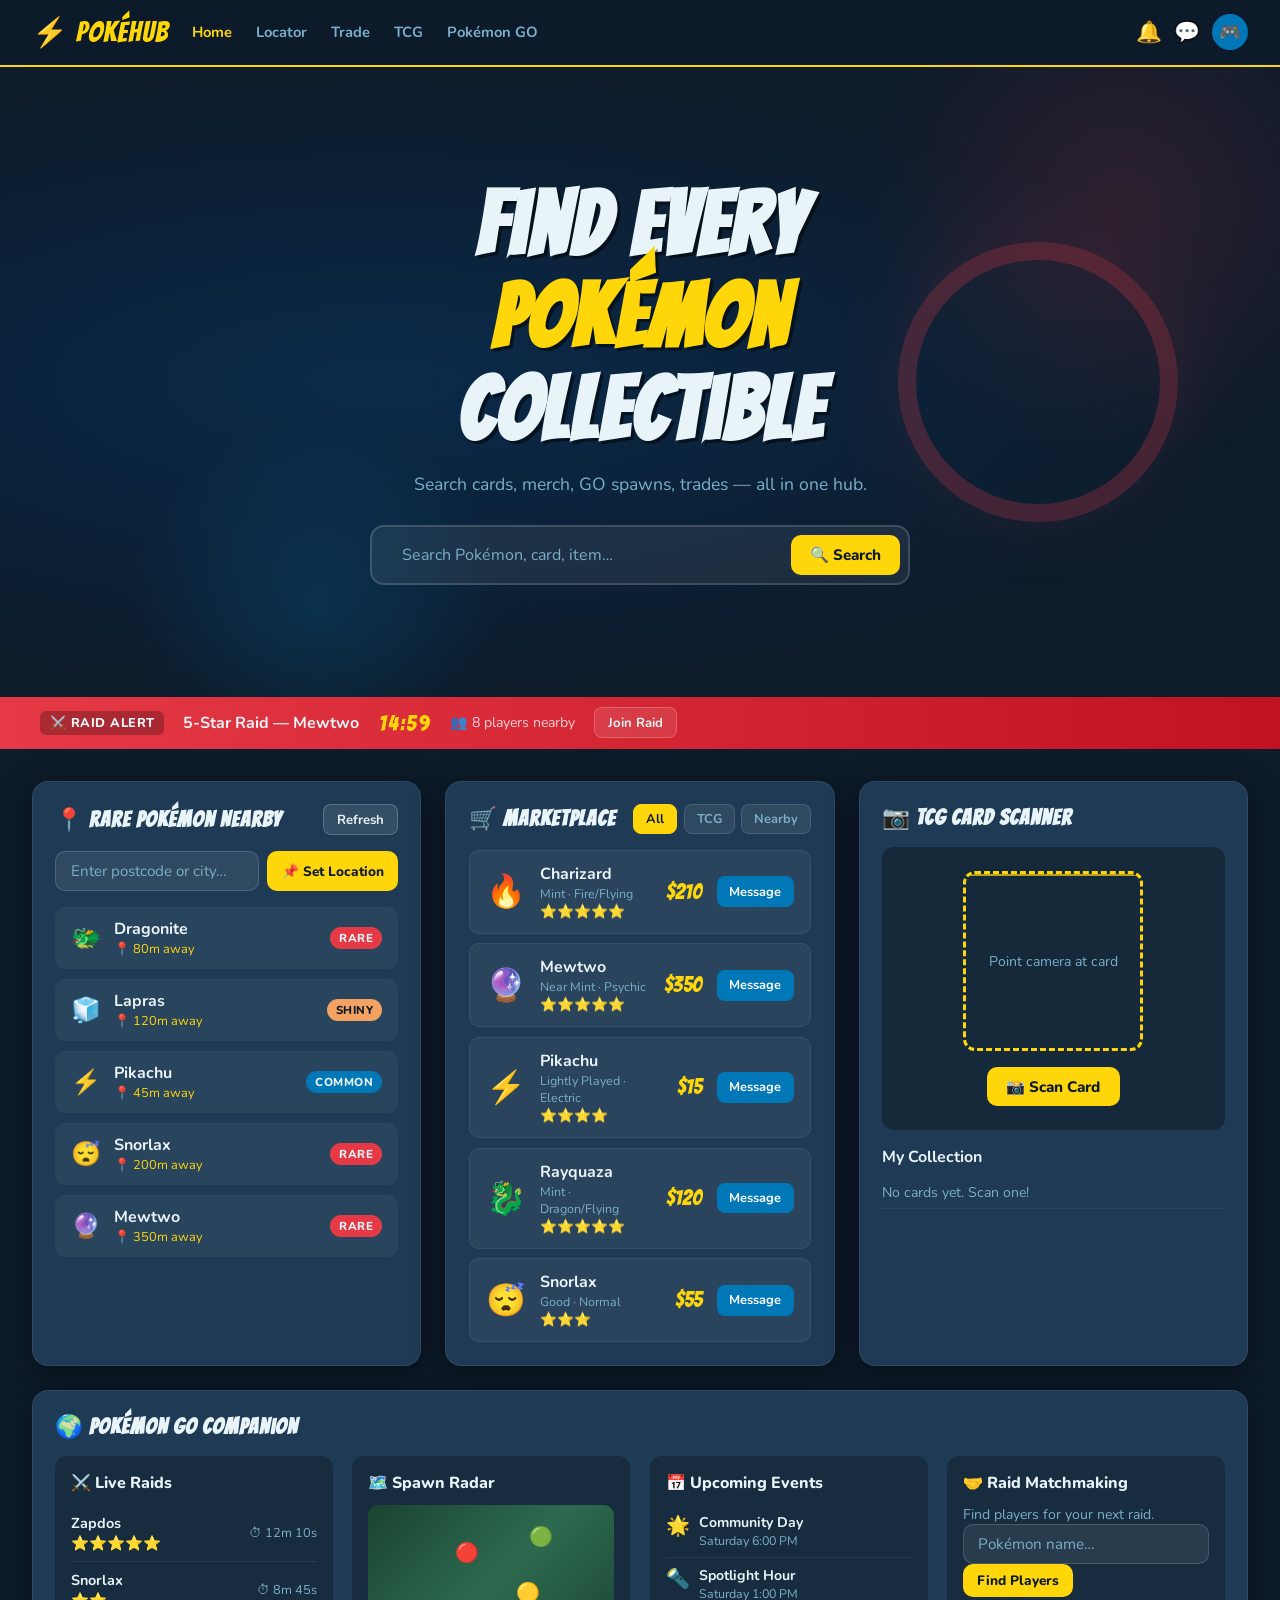
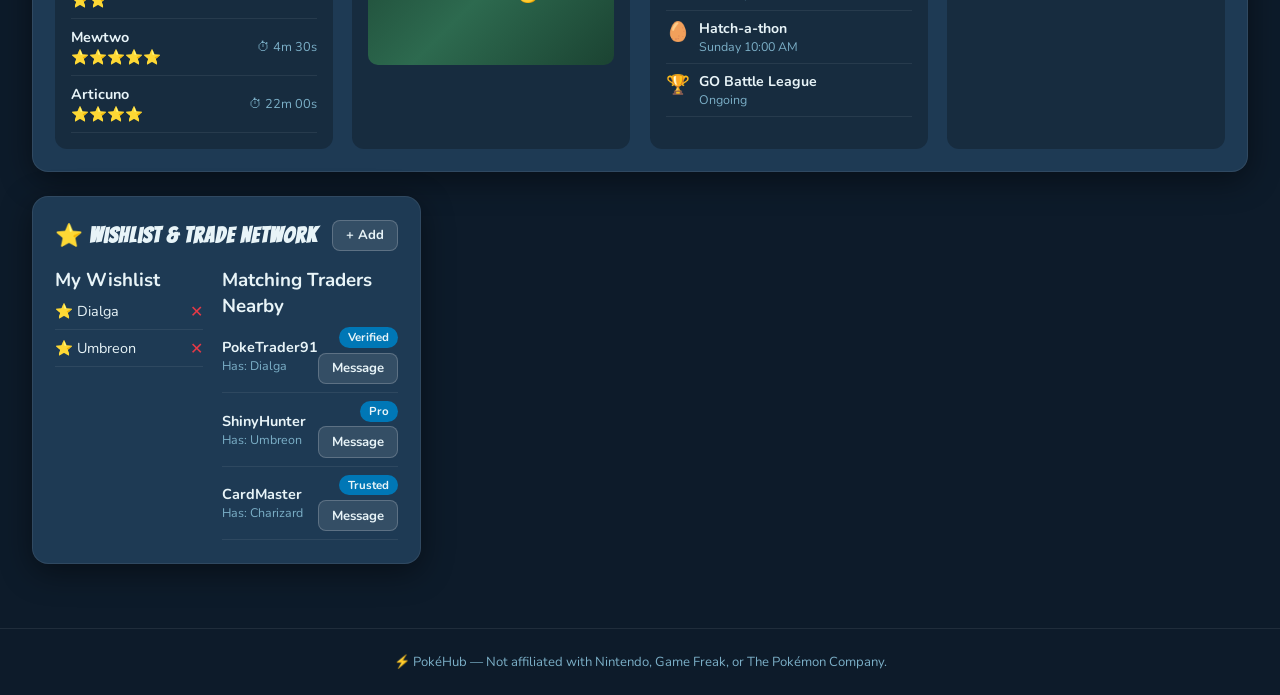
==== index.html @ 49656eaf "Add files via upload" ====
<!DOCTYPE html>
<html lang="en">
<head>
  <meta charset="UTF-8" />
  <meta name="viewport" content="width=device-width, initial-scale=1.0" />
  <title>PokéHub — Collectible Locator</title>
  <link rel="preconnect" href="https://fonts.googleapis.com" />
  <link href="https://fonts.googleapis.com/css2?family=Bangers&family=Nunito:wght@400;600;700;800&display=swap" rel="stylesheet" />
  <link rel="stylesheet" href="style.css" />
</head>
<body>

  <!-- ===== NAVBAR ===== -->
  <nav class="navbar">
    <div class="nav-logo">⚡ PokéHub</div>
    <ul class="nav-links">
      <li><a href="#home" class="active">Home</a></li>
      <li><a href="#locator">Locator</a></li>
      <li><a href="#trade">Trade</a></li>
      <li><a href="#tcg">TCG</a></li>
      <li><a href="#go">Pokémon GO</a></li>
    </ul>
    <div class="nav-actions">
      <button class="btn-icon" id="notifBtn" title="Alerts">🔔</button>
      <button class="btn-icon" id="msgBtn" title="Messages">💬</button>
      <div class="avatar">🎮</div>
    </div>
    <button class="hamburger" id="hamburger">☰</button>
  </nav>

  <!-- ===== HERO / HOME ===== -->
  <section class="hero" id="home">
    <div class="hero-bg-circles"></div>
    <div class="hero-content">
      <h1 class="hero-title">Find Every<br /><span>Pokémon</span> Collectible</h1>
      <p class="hero-sub">Search cards, merch, GO spawns, trades — all in one hub.</p>
      <div class="search-bar">
        <input type="text" id="searchInput" placeholder="Search Pokémon, card, item…" />
        <button onclick="runSearch()" class="btn-primary">🔍 Search</button>
      </div>
      <div id="searchResults" class="search-results hidden"></div>
    </div>
    <div class="hero-pokeball"></div>
  </section>

  <!-- ===== RAID ALERTS BANNER ===== -->
  <div class="raid-banner" id="raidBanner">
    <div class="raid-inner">
      <span class="raid-label">⚔️ RAID ALERT</span>
      <strong id="raidName">5-Star Raid — Mewtwo</strong>
      <span class="raid-timer" id="raidTimer">15:00</span>
      <span class="raid-players">👥 8 players nearby</span>
      <button class="btn-sm" onclick="joinRaid()">Join Raid</button>
    </div>
  </div>

  <!-- ===== DASHBOARD GRID ===== -->
  <main class="dashboard" id="dashboard">

    <!-- RARE NEARBY -->
    <section class="card-panel" id="locator">
      <div class="panel-header">
        <h2>📍 Rare Pokémon Nearby</h2>
        <button class="btn-sm" onclick="refreshNearby()">Refresh</button>
      </div>
      <div class="location-bar">
        <input type="text" id="locationInput" placeholder="Enter postcode or city…" />
        <button class="btn-primary sm" onclick="setLocation()">📌 Set Location</button>
      </div>
      <ul class="nearby-list" id="nearbyList">
        <li class="nearby-item shimmer"></li>
        <li class="nearby-item shimmer"></li>
        <li class="nearby-item shimmer"></li>
      </ul>
    </section>

    <!-- MARKETPLACE -->
    <section class="card-panel" id="trade">
      <div class="panel-header">
        <h2>🛒 Marketplace</h2>
        <div class="filter-tabs">
          <button class="tab active" onclick="filterMarket('all',this)">All</button>
          <button class="tab" onclick="filterMarket('tcg',this)">TCG</button>
          <button class="tab" onclick="filterMarket('nearby',this)">Nearby</button>
        </div>
      </div>
      <div class="market-list" id="marketList"></div>
    </section>

    <!-- TCG SCANNER -->
    <section class="card-panel" id="tcg">
      <div class="panel-header">
        <h2>📷 TCG Card Scanner</h2>
      </div>
      <div class="scanner-area" id="scannerArea">
        <div class="scan-frame">
          <span>Point camera at card</span>
          <div class="scan-line"></div>
        </div>
        <button class="btn-primary" onclick="simulateScan()">📸 Scan Card</button>
      </div>
      <div id="scanResult" class="scan-result hidden"></div>
      <div class="collection-list" id="collectionList">
        <h3>My Collection</h3>
        <ul id="myCollection"></ul>
      </div>
    </section>

    <!-- POKÉMON GO SECTION -->
    <section class="card-panel go-panel" id="go">
      <div class="panel-header">
        <h2>🌍 Pokémon GO Companion</h2>
      </div>
      <div class="go-grid">
        <!-- Live Raids -->
        <div class="go-sub-panel">
          <h3>⚔️ Live Raids</h3>
          <ul class="raid-list" id="raidList"></ul>
        </div>
        <!-- Spawn Radar -->
        <div class="go-sub-panel">
          <h3>🗺️ Spawn Radar</h3>
          <div class="mini-map" id="miniMap">
            <div class="map-bg">
              <div class="map-pin" style="top:30%;left:40%">🔴</div>
              <div class="map-pin" style="top:55%;left:65%">🟡</div>
              <div class="map-pin" style="top:20%;left:70%">🟢</div>
            </div>
          </div>
        </div>
        <!-- Upcoming Events -->
        <div class="go-sub-panel">
          <h3>📅 Upcoming Events</h3>
          <ul class="event-list" id="eventList"></ul>
        </div>
        <!-- Raid Matchmaking -->
        <div class="go-sub-panel">
          <h3>🤝 Raid Matchmaking</h3>
          <div id="matchmaking">
            <p class="muted">Find players for your next raid.</p>
            <input type="text" id="raidPokemon" placeholder="Pokémon name…" />
            <button class="btn-primary sm" onclick="findPlayers()">Find Players</button>
            <div id="matchResults"></div>
          </div>
        </div>
      </div>
    </section>

    <!-- WISHLIST & TRADE NETWORK -->
    <section class="card-panel" id="wishlist-panel">
      <div class="panel-header">
        <h2>⭐ Wishlist & Trade Network</h2>
        <button class="btn-sm" onclick="openAddWish()">+ Add</button>
      </div>
      <div class="wishlist-grid">
        <div>
          <h3>My Wishlist</h3>
          <ul class="wish-list" id="wishList"></ul>
        </div>
        <div>
          <h3>Matching Traders Nearby</h3>
          <ul class="trader-list" id="traderList"></ul>
        </div>
      </div>
    </section>

  </main>

  <!-- ===== MESSAGES MODAL ===== -->
  <div class="modal-overlay hidden" id="msgModal">
    <div class="modal">
      <div class="modal-header">
        <h2>💬 Messages</h2>
        <button onclick="closeModal('msgModal')">✕</button>
      </div>
      <div class="chat-list" id="chatList"></div>
      <div class="chat-window" id="chatWindow">
        <div class="chat-messages" id="chatMessages"></div>
        <div class="chat-input">
          <input type="text" id="chatInput" placeholder="Message seller…" onkeydown="if(event.key==='Enter')sendMsg()" />
          <button onclick="sendMsg()">Send</button>
        </div>
      </div>
    </div>
  </div>

  <!-- ===== NOTIFICATIONS MODAL ===== -->
  <div class="modal-overlay hidden" id="notifModal">
    <div class="modal notif-modal">
      <div class="modal-header">
        <h2>🔔 Alerts</h2>
        <button onclick="closeModal('notifModal')">✕</button>
      </div>
      <ul class="notif-list" id="notifList"></ul>
    </div>
  </div>

  <!-- ===== ADD WISH MODAL ===== -->
  <div class="modal-overlay hidden" id="wishModal">
    <div class="modal">
      <div class="modal-header">
        <h2>Add to Wishlist</h2>
        <button onclick="closeModal('wishModal')">✕</button>
      </div>
      <input type="text" id="wishInput" placeholder="Pokémon or card name…" />
      <button class="btn-primary" onclick="addWish()">Add</button>
    </div>
  </div>

  <!-- ===== FOOTER ===== -->
  <footer class="footer">
    <p>⚡ PokéHub — Not affiliated with Nintendo, Game Freak, or The Pokémon Company.</p>
  </footer>

  <script src="app.js"></script>
</body>
</html>
---- style.css ----
/* =========================================
   POKÉHUB — style.css
   ========================================= */

/* --- Variables --- */
:root {
  --red:    #e63946;
  --yellow: #ffd60a;
  --blue:   #0077b6;
  --dark:   #0d1b2a;
  --mid:    #1b2e44;
  --card:   #1e3a54;
  --light:  #caf0f8;
  --text:   #e8f4f8;
  --muted:  #7bafc7;
  --radius: 16px;
  --shadow: 0 8px 32px rgba(0,0,0,.45);
  --font-title: 'Bangers', cursive;
  --font-body:  'Nunito', sans-serif;
}

/* --- Reset & Base --- */
*, *::before, *::after { box-sizing: border-box; margin: 0; padding: 0; }
html { scroll-behavior: smooth; }
body {
  font-family: var(--font-body);
  background: var(--dark);
  color: var(--text);
  min-height: 100vh;
  overflow-x: hidden;
}
a { text-decoration: none; color: inherit; }
ul { list-style: none; }
input {
  background: rgba(255,255,255,.08);
  border: 1.5px solid rgba(255,255,255,.15);
  border-radius: 10px;
  color: var(--text);
  font-family: var(--font-body);
  font-size: .95rem;
  padding: .55rem .9rem;
  width: 100%;
  transition: border-color .2s;
}
input:focus { outline: none; border-color: var(--yellow); }
input::placeholder { color: var(--muted); }
.hidden { display: none !important; }
.muted  { color: var(--muted); font-size: .88rem; }

/* --- Buttons --- */
.btn-primary {
  background: var(--yellow);
  color: var(--dark);
  border: none;
  border-radius: 10px;
  font-family: var(--font-body);
  font-weight: 800;
  font-size: .95rem;
  padding: .6rem 1.2rem;
  cursor: pointer;
  transition: transform .15s, box-shadow .15s;
  white-space: nowrap;
}
.btn-primary:hover { transform: translateY(-2px); box-shadow: 0 4px 16px rgba(255,214,10,.4); }
.btn-primary.sm { padding: .45rem .9rem; font-size: .85rem; }

.btn-sm {
  background: rgba(255,255,255,.1);
  border: 1.5px solid rgba(255,255,255,.2);
  color: var(--text);
  border-radius: 8px;
  font-family: var(--font-body);
  font-weight: 700;
  font-size: .82rem;
  padding: .35rem .8rem;
  cursor: pointer;
  transition: background .2s;
}
.btn-sm:hover { background: rgba(255,255,255,.2); }

.btn-icon {
  background: none;
  border: none;
  font-size: 1.3rem;
  cursor: pointer;
  position: relative;
  transition: transform .2s;
}
.btn-icon:hover { transform: scale(1.2); }

/* =========================================
   NAVBAR
   ========================================= */
.navbar {
  position: sticky; top: 0; z-index: 100;
  display: flex; align-items: center; gap: 1.5rem;
  padding: .9rem 2rem;
  background: rgba(13,27,42,.92);
  backdrop-filter: blur(12px);
  border-bottom: 2px solid var(--yellow);
}
.nav-logo {
  font-family: var(--font-title);
  font-size: 1.8rem;
  letter-spacing: 1px;
  color: var(--yellow);
  flex-shrink: 0;
}
.nav-links {
  display: flex; gap: 1.5rem;
  flex: 1;
}
.nav-links a {
  font-weight: 700;
  font-size: .92rem;
  color: var(--muted);
  transition: color .2s;
}
.nav-links a:hover,
.nav-links a.active { color: var(--yellow); }
.nav-actions { display: flex; align-items: center; gap: .75rem; margin-left: auto; }
.avatar {
  width: 36px; height: 36px;
  background: var(--blue);
  border-radius: 50%;
  display: grid; place-items: center;
  font-size: 1.1rem;
  cursor: pointer;
}
.hamburger {
  display: none;
  background: none; border: none;
  color: var(--text); font-size: 1.6rem; cursor: pointer;
}

@media (max-width: 768px) {
  .nav-links { display: none; }
  .hamburger { display: block; }
  .nav-actions { gap: .5rem; }
}

/* =========================================
   HERO
   ========================================= */
.hero {
  position: relative;
  min-height: 70vh;
  display: flex; align-items: center; justify-content: center;
  overflow: hidden;
  background: radial-gradient(ellipse at 30% 50%, #0a2a4a 0%, var(--dark) 70%);
  padding: 3rem 2rem;
}
.hero-bg-circles {
  position: absolute; inset: 0; pointer-events: none;
}
.hero-bg-circles::before,
.hero-bg-circles::after {
  content: '';
  position: absolute;
  border-radius: 50%;
  animation: floatCircle 8s ease-in-out infinite alternate;
}
.hero-bg-circles::before {
  width: 520px; height: 520px;
  background: radial-gradient(circle, rgba(230,57,70,.15) 0%, transparent 70%);
  top: -120px; right: -100px;
}
.hero-bg-circles::after {
  width: 380px; height: 380px;
  background: radial-gradient(circle, rgba(0,119,182,.2) 0%, transparent 70%);
  bottom: -100px; left: 10%;
  animation-delay: -4s;
}
@keyframes floatCircle {
  from { transform: scale(1) translate(0,0); }
  to   { transform: scale(1.1) translate(20px, -20px); }
}

.hero-pokeball {
  position: absolute;
  right: 8%; top: 50%; transform: translateY(-50%);
  width: 280px; height: 280px;
  border-radius: 50%;
  border: 18px solid var(--red);
  box-shadow: 0 0 80px rgba(230,57,70,.4);
  animation: spin 20s linear infinite;
  opacity: .25;
}
@keyframes spin { to { transform: translateY(-50%) rotate(360deg); } }

.hero-content {
  position: relative; z-index: 2;
  text-align: center;
  max-width: 640px;
}
.hero-title {
  font-family: var(--font-title);
  font-size: clamp(3rem, 8vw, 5.5rem);
  line-height: 1.05;
  letter-spacing: 2px;
  text-shadow: 3px 3px 0 rgba(0,0,0,.5);
}
.hero-title span { color: var(--yellow); }
.hero-sub {
  color: var(--muted);
  font-size: 1.1rem;
  margin: 1rem 0 1.8rem;
}
.search-bar {
  display: flex; gap: .6rem;
  background: rgba(255,255,255,.07);
  border: 2px solid rgba(255,255,255,.15);
  border-radius: 14px;
  padding: .5rem .5rem .5rem 1rem;
  max-width: 540px;
  margin: 0 auto;
}
.search-bar input { background: none; border: none; flex: 1; font-size: 1rem; }
.search-results {
  margin-top: .8rem;
  background: var(--mid);
  border-radius: 12px;
  overflow: hidden;
  max-width: 540px;
  margin-left: auto; margin-right: auto;
  border: 1.5px solid rgba(255,255,255,.12);
}
.search-result-item {
  padding: .7rem 1rem;
  border-bottom: 1px solid rgba(255,255,255,.07);
  display: flex; align-items: center; gap: .8rem;
  cursor: pointer;
  transition: background .15s;
}
.search-result-item:hover { background: rgba(255,255,255,.06); }
.search-result-item:last-child { border-bottom: none; }
.result-emoji { font-size: 1.3rem; }
.result-info { text-align: left; }
.result-name { font-weight: 700; }
.result-meta { font-size: .8rem; color: var(--muted); }

/* =========================================
   RAID BANNER
   ========================================= */
.raid-banner {
  background: linear-gradient(90deg, var(--red), #c1121f);
  padding: .65rem 2rem;
  position: relative; z-index: 50;
}
.raid-inner {
  display: flex; align-items: center; gap: 1.2rem; flex-wrap: wrap;
  max-width: 1200px; margin: 0 auto;
}
.raid-label {
  background: rgba(0,0,0,.25);
  border-radius: 6px;
  padding: .2rem .6rem;
  font-weight: 800;
  font-size: .8rem;
  letter-spacing: .5px;
}
.raid-timer {
  font-family: var(--font-title);
  font-size: 1.4rem;
  color: var(--yellow);
  letter-spacing: 2px;
}
.raid-players { font-size: .88rem; color: rgba(255,255,255,.8); }

/* =========================================
   DASHBOARD GRID
   ========================================= */
.dashboard {
  display: grid;
  grid-template-columns: repeat(auto-fill, minmax(340px, 1fr));
  gap: 1.5rem;
  padding: 2rem;
  max-width: 1400px;
  margin: 0 auto;
}
.go-panel { grid-column: 1 / -1; }

/* =========================================
   CARD PANEL
   ========================================= */
.card-panel {
  background: var(--card);
  border-radius: var(--radius);
  padding: 1.4rem;
  border: 1.5px solid rgba(255,255,255,.08);
  box-shadow: var(--shadow);
  display: flex; flex-direction: column; gap: 1rem;
  animation: fadeUp .4s ease both;
}
@keyframes fadeUp {
  from { opacity: 0; transform: translateY(20px); }
  to   { opacity: 1; transform: translateY(0); }
}
.panel-header {
  display: flex; align-items: center; justify-content: space-between; gap: .5rem;
  flex-wrap: wrap;
}
.panel-header h2 {
  font-family: var(--font-title);
  font-size: 1.4rem;
  letter-spacing: 1px;
}

/* --- Location Bar --- */
.location-bar { display: flex; gap: .5rem; }

/* --- Nearby List --- */
.nearby-list { display: flex; flex-direction: column; gap: .6rem; }
.nearby-item {
  background: rgba(255,255,255,.05);
  border-radius: 10px;
  padding: .7rem 1rem;
  display: flex; align-items: center; gap: .8rem;
}
.nearby-item.shimmer {
  height: 52px;
  background: linear-gradient(90deg, rgba(255,255,255,.05) 25%, rgba(255,255,255,.1) 50%, rgba(255,255,255,.05) 75%);
  background-size: 200% 100%;
  animation: shimmer 1.5s infinite;
}
@keyframes shimmer { to { background-position: -200% 0; } }
.nearby-emoji { font-size: 1.5rem; }
.nearby-info { flex: 1; }
.nearby-name { font-weight: 700; }
.nearby-dist { font-size: .8rem; color: var(--yellow); }
.nearby-badge {
  font-size: .72rem; font-weight: 800;
  padding: .2rem .55rem;
  border-radius: 20px;
  background: var(--red);
  letter-spacing: .5px;
}
.nearby-badge.rare  { background: var(--red); }
.nearby-badge.shiny { background: #f4a261; color: var(--dark); }
.nearby-badge.common{ background: var(--blue); }

/* --- Filter Tabs --- */
.filter-tabs { display: flex; gap: .4rem; }
.tab {
  background: rgba(255,255,255,.08);
  border: 1px solid rgba(255,255,255,.12);
  color: var(--muted);
  border-radius: 8px;
  font-family: var(--font-body);
  font-weight: 700;
  font-size: .8rem;
  padding: .3rem .75rem;
  cursor: pointer;
  transition: background .2s, color .2s;
}
.tab.active, .tab:hover { background: var(--yellow); color: var(--dark); border-color: var(--yellow); }

/* --- Market List --- */
.market-list { display: flex; flex-direction: column; gap: .6rem; }
.market-item {
  background: rgba(255,255,255,.05);
  border-radius: 10px;
  padding: .75rem 1rem;
  display: flex; align-items: center; gap: .9rem;
  border: 1px solid rgba(255,255,255,.07);
  transition: border-color .2s;
}
.market-item:hover { border-color: var(--yellow); }
.market-img { font-size: 2rem; }
.market-info { flex: 1; }
.market-name { font-weight: 700; }
.market-cond { font-size: .78rem; color: var(--muted); }
.market-stars { font-size: .85rem; }
.market-price { font-family: var(--font-title); font-size: 1.3rem; color: var(--yellow); }
.btn-msg {
  background: var(--blue);
  border: none;
  border-radius: 8px;
  color: #fff;
  font-family: var(--font-body);
  font-weight: 700;
  font-size: .8rem;
  padding: .4rem .8rem;
  cursor: pointer;
  transition: opacity .2s;
}
.btn-msg:hover { opacity: .85; }

/* --- Scanner --- */
.scanner-area {
  display: flex; flex-direction: column; align-items: center; gap: 1rem;
  background: rgba(0,0,0,.3);
  border-radius: 12px;
  padding: 1.5rem;
}
.scan-frame {
  width: 180px; height: 180px;
  border: 3px dashed var(--yellow);
  border-radius: 12px;
  display: flex; align-items: center; justify-content: center;
  position: relative; overflow: hidden;
  color: var(--muted); font-size: .88rem;
}
.scan-line {
  position: absolute;
  width: 100%; height: 2px;
  background: var(--yellow);
  top: 0;
  animation: scanMove 2s ease-in-out infinite;
  opacity: .7;
}
@keyframes scanMove {
  0%   { top: 0; }
  50%  { top: calc(100% - 2px); }
  100% { top: 0; }
}
.scan-result {
  background: rgba(255,255,255,.06);
  border-radius: 10px;
  padding: 1rem;
  border-left: 4px solid var(--yellow);
}
.collection-list h3 { font-size: 1rem; font-weight: 700; margin-bottom: .5rem; }
.collection-list li {
  padding: .4rem 0;
  border-bottom: 1px solid rgba(255,255,255,.06);
  font-size: .9rem;
  display: flex; align-items: center; gap: .5rem;
}

/* =========================================
   POKÉMON GO SECTION
   ========================================= */
.go-grid {
  display: grid;
  grid-template-columns: repeat(auto-fill, minmax(260px, 1fr));
  gap: 1.2rem;
}
.go-sub-panel {
  background: rgba(0,0,0,.25);
  border-radius: 12px;
  padding: 1rem;
  display: flex; flex-direction: column; gap: .7rem;
}
.go-sub-panel h3 { font-weight: 800; font-size: 1rem; }

.raid-list li {
  display: flex; align-items: center; justify-content: space-between;
  padding: .5rem 0;
  border-bottom: 1px solid rgba(255,255,255,.07);
  font-size: .9rem;
}
.raid-item-name { font-weight: 700; }
.raid-item-stars { color: var(--yellow); }
.raid-item-time { font-size: .8rem; color: var(--muted); }

.mini-map {
  width: 100%; height: 160px;
  border-radius: 10px;
  overflow: hidden;
  position: relative;
}
.map-bg {
  width: 100%; height: 100%;
  background: linear-gradient(135deg, #1b4332 0%, #2d6a4f 50%, #1b4332 100%);
  position: relative;
}
.map-pin {
  position: absolute;
  font-size: 1.2rem;
  transform: translate(-50%,-50%);
  cursor: pointer;
  animation: pulse 2s ease-in-out infinite;
}
@keyframes pulse {
  0%,100% { transform: translate(-50%,-50%) scale(1); }
  50%      { transform: translate(-50%,-50%) scale(1.25); }
}

.event-list li {
  display: flex; align-items: flex-start; gap: .6rem;
  padding: .5rem 0;
  border-bottom: 1px solid rgba(255,255,255,.07);
  font-size: .88rem;
}
.event-icon { font-size: 1.2rem; flex-shrink: 0; }
.event-info .event-name { font-weight: 700; }
.event-info .event-time { font-size: .78rem; color: var(--muted); }

#matchResults {
  margin-top: .6rem;
  display: flex; flex-direction: column; gap: .4rem;
}
.match-item {
  background: rgba(255,255,255,.06);
  border-radius: 8px;
  padding: .5rem .75rem;
  font-size: .85rem;
  display: flex; align-items: center; gap: .5rem;
}

/* =========================================
   WISHLIST & TRADE NETWORK
   ========================================= */
.wishlist-grid {
  display: grid; grid-template-columns: 1fr 1fr; gap: 1.2rem;
}
@media (max-width: 520px) { .wishlist-grid { grid-template-columns: 1fr; } }
.wish-list li, .trader-list li {
  display: flex; align-items: center; justify-content: space-between;
  padding: .5rem 0;
  border-bottom: 1px solid rgba(255,255,255,.07);
  font-size: .9rem;
}
.wish-remove {
  background: none; border: none;
  color: var(--red); cursor: pointer; font-size: 1rem;
}
.trader-name { font-weight: 700; }
.trader-badge {
  font-size: .72rem;
  background: var(--blue);
  border-radius: 20px;
  padding: .15rem .55rem;
  font-weight: 700;
}

/* =========================================
   MODALS
   ========================================= */
.modal-overlay {
  position: fixed; inset: 0; z-index: 200;
  background: rgba(0,0,0,.7);
  display: flex; align-items: center; justify-content: center;
  padding: 1rem;
  animation: fadeIn .2s ease;
}
@keyframes fadeIn { from { opacity: 0; } }
.modal {
  background: var(--mid);
  border-radius: var(--radius);
  padding: 1.5rem;
  width: 100%; max-width: 520px;
  max-height: 80vh;
  overflow-y: auto;
  border: 1.5px solid rgba(255,255,255,.12);
  box-shadow: var(--shadow);
  display: flex; flex-direction: column; gap: 1rem;
}
.modal-header {
  display: flex; align-items: center; justify-content: space-between;
}
.modal-header h2 { font-family: var(--font-title); font-size: 1.4rem; }
.modal-header button { background: none; border: none; color: var(--text); font-size: 1.3rem; cursor: pointer; }

/* Chat */
.chat-list { display: flex; flex-direction: column; gap: .5rem; }
.chat-contact {
  display: flex; align-items: center; gap: .7rem;
  padding: .6rem; border-radius: 10px; cursor: pointer;
  transition: background .15s;
}
.chat-contact:hover { background: rgba(255,255,255,.07); }
.chat-avatar { font-size: 1.4rem; }
.chat-uname { font-weight: 700; font-size: .9rem; }
.chat-preview { font-size: .78rem; color: var(--muted); }

.chat-window { display: flex; flex-direction: column; gap: .7rem; }
.chat-messages {
  min-height: 120px;
  background: rgba(0,0,0,.2);
  border-radius: 10px;
  padding: .8rem;
  display: flex; flex-direction: column; gap: .5rem;
  max-height: 220px;
  overflow-y: auto;
}
.msg-bubble {
  padding: .45rem .85rem;
  border-radius: 12px;
  max-width: 75%;
  font-size: .88rem;
}
.msg-bubble.them { background: rgba(255,255,255,.1); align-self: flex-start; }
.msg-bubble.me   { background: var(--blue); align-self: flex-end; }

.chat-input { display: flex; gap: .5rem; }
.chat-input button {
  background: var(--yellow); border: none; border-radius: 10px;
  color: var(--dark); font-weight: 800; padding: .5rem 1rem; cursor: pointer;
}

/* Notif */
.notif-modal { max-width: 400px; }
.notif-list { display: flex; flex-direction: column; gap: .5rem; }
.notif-item {
  background: rgba(255,255,255,.05);
  border-radius: 10px;
  padding: .7rem 1rem;
  display: flex; gap: .7rem; align-items: flex-start;
  border-left: 3px solid var(--yellow);
}
.notif-icon { font-size: 1.2rem; }
.notif-text .notif-title { font-weight: 700; font-size: .9rem; }
.notif-text .notif-sub   { font-size: .78rem; color: var(--muted); }

/* =========================================
   FOOTER
   ========================================= */
.footer {
  text-align: center;
  padding: 1.5rem 2rem;
  color: var(--muted);
  font-size: .82rem;
  border-top: 1px solid rgba(255,255,255,.08);
  margin-top: 2rem;
}
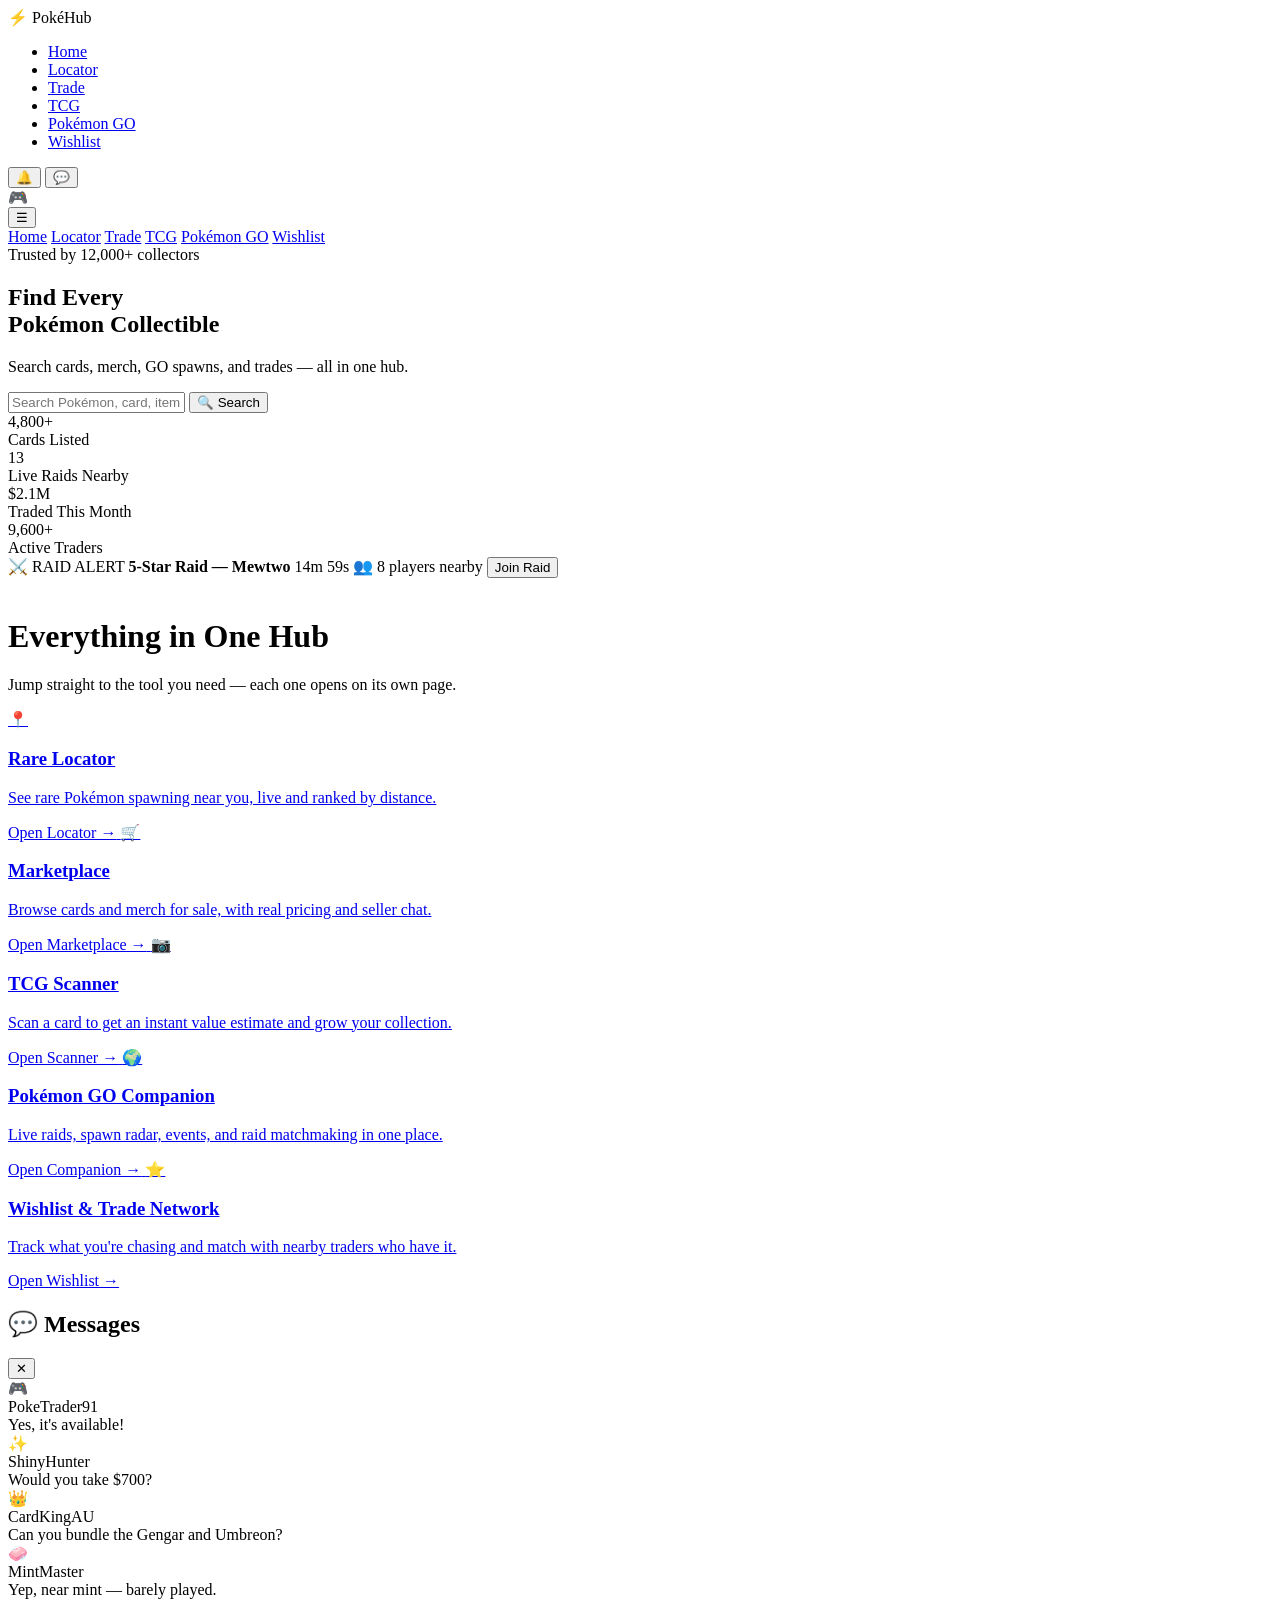
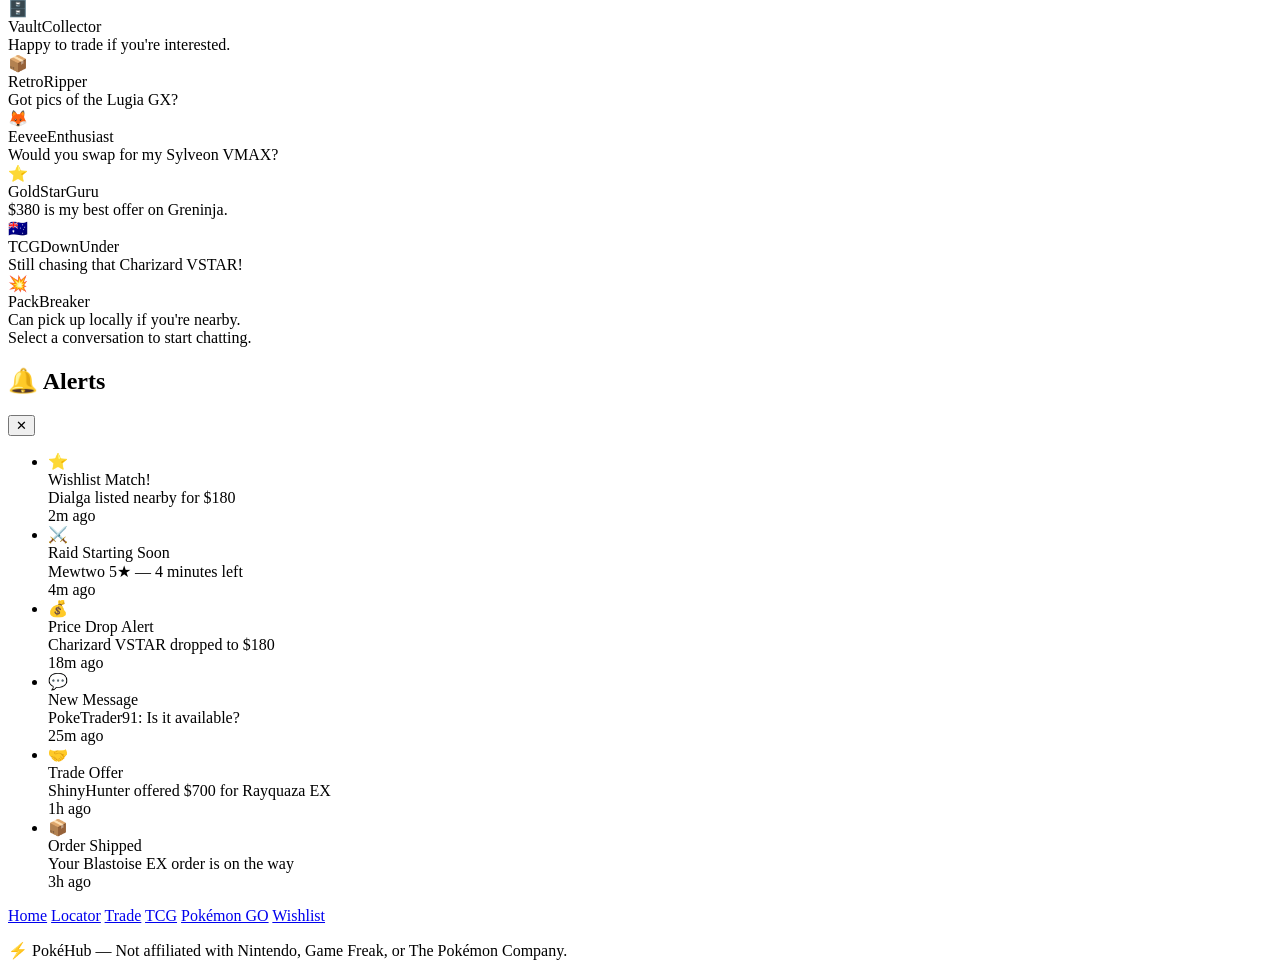
==== commit 8b02958d: "Rename index (3).html to index.html" ====
--- a/index.html
+++ b/index.html
@@ -8,37 +8,54 @@
   <link href="https://fonts.googleapis.com/css2?family=Bangers&family=Nunito:wght@400;600;700;800&display=swap" rel="stylesheet" />
   <link rel="stylesheet" href="style.css" />
 </head>
-<body>
+<body data-page="home">
 
   <!-- ===== NAVBAR ===== -->
   <nav class="navbar">
     <div class="nav-logo">⚡ PokéHub</div>
     <ul class="nav-links">
-      <li><a href="#home" class="active">Home</a></li>
-      <li><a href="#locator">Locator</a></li>
-      <li><a href="#trade">Trade</a></li>
-      <li><a href="#tcg">TCG</a></li>
-      <li><a href="#go">Pokémon GO</a></li>
+      <li><a href="index.html" class="active">Home</a></li>
+      <li><a href="locator.html">Locator</a></li>
+      <li><a href="trade.html">Trade</a></li>
+      <li><a href="tcg.html">TCG</a></li>
+      <li><a href="go.html">Pokémon GO</a></li>
+      <li><a href="wishlist.html">Wishlist</a></li>
     </ul>
     <div class="nav-actions">
-      <button class="btn-icon" id="notifBtn" title="Alerts">🔔</button>
-      <button class="btn-icon" id="msgBtn" title="Messages">💬</button>
+      <button class="btn-icon" id="notifBtn" title="Alerts">🔔<span class="icon-dot hidden" id="notifDot"></span></button>
+      <button class="btn-icon" id="msgBtn" title="Messages">💬<span class="icon-dot hidden" id="msgDot"></span></button>
       <div class="avatar">🎮</div>
     </div>
     <button class="hamburger" id="hamburger">☰</button>
   </nav>
+  <div class="mobile-nav" id="mobileNav">
+    <a href="index.html" class="active">Home</a>
+    <a href="locator.html">Locator</a>
+    <a href="trade.html">Trade</a>
+    <a href="tcg.html">TCG</a>
+    <a href="go.html">Pokémon GO</a>
+    <a href="wishlist.html">Wishlist</a>
+  </div>
 
   <!-- ===== HERO / HOME ===== -->
   <section class="hero" id="home">
     <div class="hero-bg-circles"></div>
     <div class="hero-content">
+      <span class="eyebrow">Trusted by 12,000+ collectors</span>
       <h1 class="hero-title">Find Every<br /><span>Pokémon</span> Collectible</h1>
-      <p class="hero-sub">Search cards, merch, GO spawns, trades — all in one hub.</p>
+      <p class="hero-sub">Search cards, merch, GO spawns, and trades — all in one hub.</p>
       <div class="search-bar">
-        <input type="text" id="searchInput" placeholder="Search Pokémon, card, item…" />
+        <input type="text" id="searchInput" placeholder="Search Pokémon, card, item…" oninput="runSearch()" />
         <button onclick="runSearch()" class="btn-primary">🔍 Search</button>
       </div>
       <div id="searchResults" class="search-results hidden"></div>
+
+      <div class="stat-row">
+        <div class="stat-chip"><div class="stat-num">4,800+</div><div class="stat-label">Cards Listed</div></div>
+        <div class="stat-chip"><div class="stat-num">13</div><div class="stat-label">Live Raids Nearby</div></div>
+        <div class="stat-chip"><div class="stat-num">$2.1M</div><div class="stat-label">Traded This Month</div></div>
+        <div class="stat-chip"><div class="stat-num">9,600+</div><div class="stat-label">Active Traders</div></div>
+      </div>
     </div>
     <div class="hero-pokeball"></div>
   </section>
@@ -54,117 +71,44 @@
     </div>
   </div>
 
-  <!-- ===== DASHBOARD GRID ===== -->
-  <main class="dashboard" id="dashboard">
+  <div class="section-intro" style="margin-top:2.5rem">
+    <h1>Everything in One Hub</h1>
+    <p>Jump straight to the tool you need — each one opens on its own page.</p>
+  </div>
 
-    <!-- RARE NEARBY -->
-    <section class="card-panel" id="locator">
-      <div class="panel-header">
-        <h2>📍 Rare Pokémon Nearby</h2>
-        <button class="btn-sm" onclick="refreshNearby()">Refresh</button>
-      </div>
-      <div class="location-bar">
-        <input type="text" id="locationInput" placeholder="Enter postcode or city…" />
-        <button class="btn-primary sm" onclick="setLocation()">📌 Set Location</button>
-      </div>
-      <ul class="nearby-list" id="nearbyList">
-        <li class="nearby-item shimmer"></li>
-        <li class="nearby-item shimmer"></li>
-        <li class="nearby-item shimmer"></li>
-      </ul>
-    </section>
-
-    <!-- MARKETPLACE -->
-    <section class="card-panel" id="trade">
-      <div class="panel-header">
-        <h2>🛒 Marketplace</h2>
-        <div class="filter-tabs">
-          <button class="tab active" onclick="filterMarket('all',this)">All</button>
-          <button class="tab" onclick="filterMarket('tcg',this)">TCG</button>
-          <button class="tab" onclick="filterMarket('nearby',this)">Nearby</button>
-        </div>
-      </div>
-      <div class="market-list" id="marketList"></div>
-    </section>
-
-    <!-- TCG SCANNER -->
-    <section class="card-panel" id="tcg">
-      <div class="panel-header">
-        <h2>📷 TCG Card Scanner</h2>
-      </div>
-      <div class="scanner-area" id="scannerArea">
-        <div class="scan-frame">
-          <span>Point camera at card</span>
-          <div class="scan-line"></div>
-        </div>
-        <button class="btn-primary" onclick="simulateScan()">📸 Scan Card</button>
-      </div>
-      <div id="scanResult" class="scan-result hidden"></div>
-      <div class="collection-list" id="collectionList">
-        <h3>My Collection</h3>
-        <ul id="myCollection"></ul>
-      </div>
-    </section>
-
-    <!-- POKÉMON GO SECTION -->
-    <section class="card-panel go-panel" id="go">
-      <div class="panel-header">
-        <h2>🌍 Pokémon GO Companion</h2>
-      </div>
-      <div class="go-grid">
-        <!-- Live Raids -->
-        <div class="go-sub-panel">
-          <h3>⚔️ Live Raids</h3>
-          <ul class="raid-list" id="raidList"></ul>
-        </div>
-        <!-- Spawn Radar -->
-        <div class="go-sub-panel">
-          <h3>🗺️ Spawn Radar</h3>
-          <div class="mini-map" id="miniMap">
-            <div class="map-bg">
-              <div class="map-pin" style="top:30%;left:40%">🔴</div>
-              <div class="map-pin" style="top:55%;left:65%">🟡</div>
-              <div class="map-pin" style="top:20%;left:70%">🟢</div>
-            </div>
-          </div>
-        </div>
-        <!-- Upcoming Events -->
-        <div class="go-sub-panel">
-          <h3>📅 Upcoming Events</h3>
-          <ul class="event-list" id="eventList"></ul>
-        </div>
-        <!-- Raid Matchmaking -->
-        <div class="go-sub-panel">
-          <h3>🤝 Raid Matchmaking</h3>
-          <div id="matchmaking">
-            <p class="muted">Find players for your next raid.</p>
-            <input type="text" id="raidPokemon" placeholder="Pokémon name…" />
-            <button class="btn-primary sm" onclick="findPlayers()">Find Players</button>
-            <div id="matchResults"></div>
-          </div>
-        </div>
-      </div>
-    </section>
-
-    <!-- WISHLIST & TRADE NETWORK -->
-    <section class="card-panel" id="wishlist-panel">
-      <div class="panel-header">
-        <h2>⭐ Wishlist & Trade Network</h2>
-        <button class="btn-sm" onclick="openAddWish()">+ Add</button>
-      </div>
-      <div class="wishlist-grid">
-        <div>
-          <h3>My Wishlist</h3>
-          <ul class="wish-list" id="wishList"></ul>
-        </div>
-        <div>
-          <h3>Matching Traders Nearby</h3>
-          <ul class="trader-list" id="traderList"></ul>
-        </div>
-      </div>
-    </section>
-
-  </main>
+  <!-- ===== FEATURE GRID (page links) ===== -->
+  <div class="feature-grid">
+    <a class="feature-card" href="locator.html" style="--accent:var(--red)">
+      <span class="feature-icon">📍</span>
+      <h3>Rare Locator</h3>
+      <p>See rare Pokémon spawning near you, live and ranked by distance.</p>
+      <span class="feature-link">Open Locator →</span>
+    </a>
+    <a class="feature-card" href="trade.html" style="--accent:var(--yellow)">
+      <span class="feature-icon">🛒</span>
+      <h3>Marketplace</h3>
+      <p>Browse cards and merch for sale, with real pricing and seller chat.</p>
+      <span class="feature-link">Open Marketplace →</span>
+    </a>
+    <a class="feature-card" href="tcg.html" style="--accent:var(--blue)">
+      <span class="feature-icon">📷</span>
+      <h3>TCG Scanner</h3>
+      <p>Scan a card to get an instant value estimate and grow your collection.</p>
+      <span class="feature-link">Open Scanner →</span>
+    </a>
+    <a class="feature-card" href="go.html" style="--accent:var(--green)">
+      <span class="feature-icon">🌍</span>
+      <h3>Pokémon GO Companion</h3>
+      <p>Live raids, spawn radar, events, and raid matchmaking in one place.</p>
+      <span class="feature-link">Open Companion →</span>
+    </a>
+    <a class="feature-card" href="wishlist.html" style="--accent:var(--purple)">
+      <span class="feature-icon">⭐</span>
+      <h3>Wishlist & Trade Network</h3>
+      <p>Track what you're chasing and match with nearby traders who have it.</p>
+      <span class="feature-link">Open Wishlist →</span>
+    </a>
+  </div>
 
   <!-- ===== MESSAGES MODAL ===== -->
   <div class="modal-overlay hidden" id="msgModal">
@@ -173,13 +117,9 @@
         <h2>💬 Messages</h2>
         <button onclick="closeModal('msgModal')">✕</button>
       </div>
-      <div class="chat-list" id="chatList"></div>
-      <div class="chat-window" id="chatWindow">
-        <div class="chat-messages" id="chatMessages"></div>
-        <div class="chat-input">
-          <input type="text" id="chatInput" placeholder="Message seller…" onkeydown="if(event.key==='Enter')sendMsg()" />
-          <button onclick="sendMsg()">Send</button>
-        </div>
+      <div class="chat-layout">
+        <div class="chat-list" id="chatList"></div>
+        <div class="chat-window" id="chatWindow"></div>
       </div>
     </div>
   </div>
@@ -195,23 +135,20 @@
     </div>
   </div>
 
-  <!-- ===== ADD WISH MODAL ===== -->
-  <div class="modal-overlay hidden" id="wishModal">
-    <div class="modal">
-      <div class="modal-header">
-        <h2>Add to Wishlist</h2>
-        <button onclick="closeModal('wishModal')">✕</button>
-      </div>
-      <input type="text" id="wishInput" placeholder="Pokémon or card name…" />
-      <button class="btn-primary" onclick="addWish()">Add</button>
-    </div>
-  </div>
-
   <!-- ===== FOOTER ===== -->
   <footer class="footer">
+    <div class="footer-links">
+      <a href="index.html">Home</a>
+      <a href="locator.html">Locator</a>
+      <a href="trade.html">Trade</a>
+      <a href="tcg.html">TCG</a>
+      <a href="go.html">Pokémon GO</a>
+      <a href="wishlist.html">Wishlist</a>
+    </div>
     <p>⚡ PokéHub — Not affiliated with Nintendo, Game Freak, or The Pokémon Company.</p>
   </footer>
 
   <script src="app.js"></script>
+  <script>initSharedChrome();</script>
 </body>
 </html>
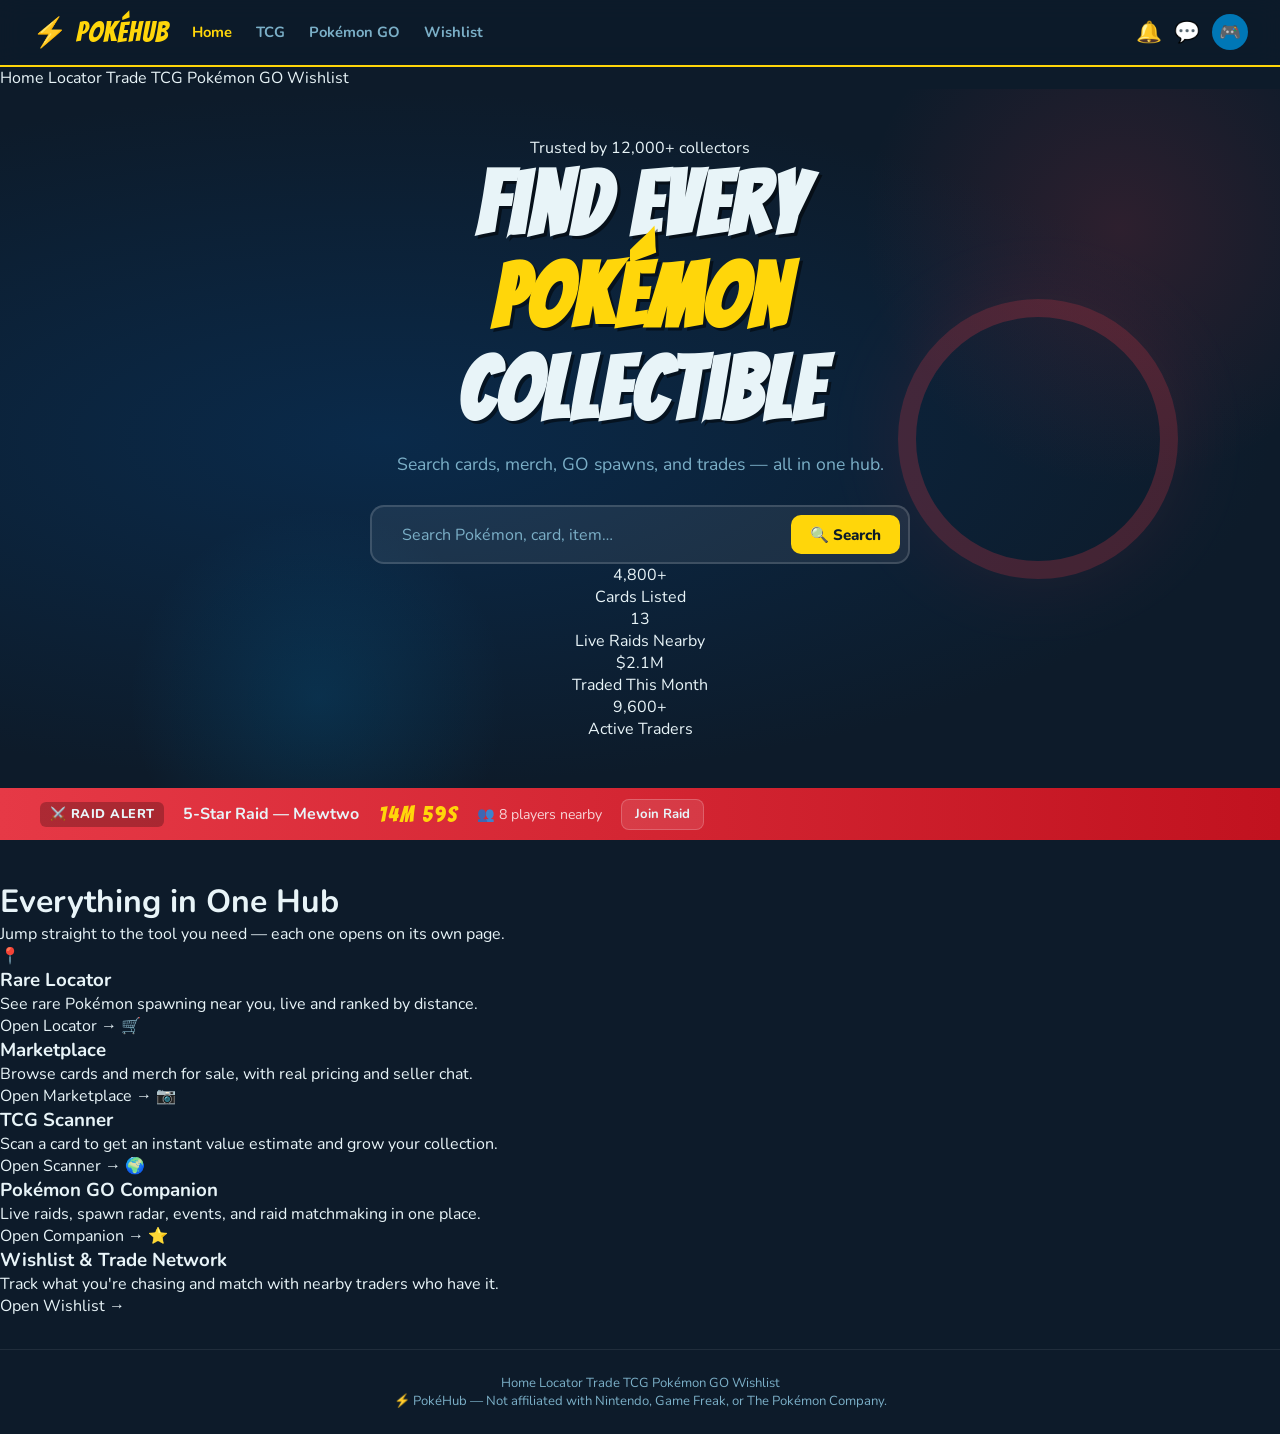
==== commit c0279e6b: "Update index.html" ====
--- a/index.html
+++ b/index.html
@@ -15,8 +15,6 @@
     <div class="nav-logo">⚡ PokéHub</div>
     <ul class="nav-links">
       <li><a href="index.html" class="active">Home</a></li>
-      <li><a href="locator.html">Locator</a></li>
-      <li><a href="trade.html">Trade</a></li>
       <li><a href="tcg.html">TCG</a></li>
       <li><a href="go.html">Pokémon GO</a></li>
       <li><a href="wishlist.html">Wishlist</a></li>
--- a/style.css
+++ b/style.css
@@ -0,0 +1,617 @@
+/* =========================================
+   POKÉHUB — style.css
+   ========================================= */
+
+/* --- Variables --- */
+:root {
+  --red:    #e63946;
+  --yellow: #ffd60a;
+  --blue:   #0077b6;
+  --dark:   #0d1b2a;
+  --mid:    #1b2e44;
+  --card:   #1e3a54;
+  --light:  #caf0f8;
+  --text:   #e8f4f8;
+  --muted:  #7bafc7;
+  --radius: 16px;
+  --shadow: 0 8px 32px rgba(0,0,0,.45);
+  --font-title: 'Bangers', cursive;
+  --font-body:  'Nunito', sans-serif;
+}
+
+/* --- Reset & Base --- */
+*, *::before, *::after { box-sizing: border-box; margin: 0; padding: 0; }
+html { scroll-behavior: smooth; }
+body {
+  font-family: var(--font-body);
+  background: var(--dark);
+  color: var(--text);
+  min-height: 100vh;
+  overflow-x: hidden;
+}
+a { text-decoration: none; color: inherit; }
+ul { list-style: none; }
+input {
+  background: rgba(255,255,255,.08);
+  border: 1.5px solid rgba(255,255,255,.15);
+  border-radius: 10px;
+  color: var(--text);
+  font-family: var(--font-body);
+  font-size: .95rem;
+  padding: .55rem .9rem;
+  width: 100%;
+  transition: border-color .2s;
+}
+input:focus { outline: none; border-color: var(--yellow); }
+input::placeholder { color: var(--muted); }
+.hidden { display: none !important; }
+.muted  { color: var(--muted); font-size: .88rem; }
+
+/* --- Buttons --- */
+.btn-primary {
+  background: var(--yellow);
+  color: var(--dark);
+  border: none;
+  border-radius: 10px;
+  font-family: var(--font-body);
+  font-weight: 800;
+  font-size: .95rem;
+  padding: .6rem 1.2rem;
+  cursor: pointer;
+  transition: transform .15s, box-shadow .15s;
+  white-space: nowrap;
+}
+.btn-primary:hover { transform: translateY(-2px); box-shadow: 0 4px 16px rgba(255,214,10,.4); }
+.btn-primary.sm { padding: .45rem .9rem; font-size: .85rem; }
+
+.btn-sm {
+  background: rgba(255,255,255,.1);
+  border: 1.5px solid rgba(255,255,255,.2);
+  color: var(--text);
+  border-radius: 8px;
+  font-family: var(--font-body);
+  font-weight: 700;
+  font-size: .82rem;
+  padding: .35rem .8rem;
+  cursor: pointer;
+  transition: background .2s;
+}
+.btn-sm:hover { background: rgba(255,255,255,.2); }
+
+.btn-icon {
+  background: none;
+  border: none;
+  font-size: 1.3rem;
+  cursor: pointer;
+  position: relative;
+  transition: transform .2s;
+}
+.btn-icon:hover { transform: scale(1.2); }
+
+/* =========================================
+   NAVBAR
+   ========================================= */
+.navbar {
+  position: sticky; top: 0; z-index: 100;
+  display: flex; align-items: center; gap: 1.5rem;
+  padding: .9rem 2rem;
+  background: rgba(13,27,42,.92);
+  backdrop-filter: blur(12px);
+  border-bottom: 2px solid var(--yellow);
+}
+.nav-logo {
+  font-family: var(--font-title);
+  font-size: 1.8rem;
+  letter-spacing: 1px;
+  color: var(--yellow);
+  flex-shrink: 0;
+}
+.nav-links {
+  display: flex; gap: 1.5rem;
+  flex: 1;
+}
+.nav-links a {
+  font-weight: 700;
+  font-size: .92rem;
+  color: var(--muted);
+  transition: color .2s;
+}
+.nav-links a:hover,
+.nav-links a.active { color: var(--yellow); }
+.nav-actions { display: flex; align-items: center; gap: .75rem; margin-left: auto; }
+.avatar {
+  width: 36px; height: 36px;
+  background: var(--blue);
+  border-radius: 50%;
+  display: grid; place-items: center;
+  font-size: 1.1rem;
+  cursor: pointer;
+}
+.hamburger {
+  display: none;
+  background: none; border: none;
+  color: var(--text); font-size: 1.6rem; cursor: pointer;
+}
+
+@media (max-width: 768px) {
+  .nav-links { display: none; }
+  .hamburger { display: block; }
+  .nav-actions { gap: .5rem; }
+}
+
+/* =========================================
+   HERO
+   ========================================= */
+.hero {
+  position: relative;
+  min-height: 70vh;
+  display: flex; align-items: center; justify-content: center;
+  overflow: hidden;
+  background: radial-gradient(ellipse at 30% 50%, #0a2a4a 0%, var(--dark) 70%);
+  padding: 3rem 2rem;
+}
+.hero-bg-circles {
+  position: absolute; inset: 0; pointer-events: none;
+}
+.hero-bg-circles::before,
+.hero-bg-circles::after {
+  content: '';
+  position: absolute;
+  border-radius: 50%;
+  animation: floatCircle 8s ease-in-out infinite alternate;
+}
+.hero-bg-circles::before {
+  width: 520px; height: 520px;
+  background: radial-gradient(circle, rgba(230,57,70,.15) 0%, transparent 70%);
+  top: -120px; right: -100px;
+}
+.hero-bg-circles::after {
+  width: 380px; height: 380px;
+  background: radial-gradient(circle, rgba(0,119,182,.2) 0%, transparent 70%);
+  bottom: -100px; left: 10%;
+  animation-delay: -4s;
+}
+@keyframes floatCircle {
+  from { transform: scale(1) translate(0,0); }
+  to   { transform: scale(1.1) translate(20px, -20px); }
+}
+
+.hero-pokeball {
+  position: absolute;
+  right: 8%; top: 50%; transform: translateY(-50%);
+  width: 280px; height: 280px;
+  border-radius: 50%;
+  border: 18px solid var(--red);
+  box-shadow: 0 0 80px rgba(230,57,70,.4);
+  animation: spin 20s linear infinite;
+  opacity: .25;
+}
+@keyframes spin { to { transform: translateY(-50%) rotate(360deg); } }
+
+.hero-content {
+  position: relative; z-index: 2;
+  text-align: center;
+  max-width: 640px;
+}
+.hero-title {
+  font-family: var(--font-title);
+  font-size: clamp(3rem, 8vw, 5.5rem);
+  line-height: 1.05;
+  letter-spacing: 2px;
+  text-shadow: 3px 3px 0 rgba(0,0,0,.5);
+}
+.hero-title span { color: var(--yellow); }
+.hero-sub {
+  color: var(--muted);
+  font-size: 1.1rem;
+  margin: 1rem 0 1.8rem;
+}
+.search-bar {
+  display: flex; gap: .6rem;
+  background: rgba(255,255,255,.07);
+  border: 2px solid rgba(255,255,255,.15);
+  border-radius: 14px;
+  padding: .5rem .5rem .5rem 1rem;
+  max-width: 540px;
+  margin: 0 auto;
+}
+.search-bar input { background: none; border: none; flex: 1; font-size: 1rem; }
+.search-results {
+  margin-top: .8rem;
+  background: var(--mid);
+  border-radius: 12px;
+  overflow: hidden;
+  max-width: 540px;
+  margin-left: auto; margin-right: auto;
+  border: 1.5px solid rgba(255,255,255,.12);
+}
+.search-result-item {
+  padding: .7rem 1rem;
+  border-bottom: 1px solid rgba(255,255,255,.07);
+  display: flex; align-items: center; gap: .8rem;
+  cursor: pointer;
+  transition: background .15s;
+}
+.search-result-item:hover { background: rgba(255,255,255,.06); }
+.search-result-item:last-child { border-bottom: none; }
+.result-emoji { font-size: 1.3rem; }
+.result-info { text-align: left; }
+.result-name { font-weight: 700; }
+.result-meta { font-size: .8rem; color: var(--muted); }
+
+/* =========================================
+   RAID BANNER
+   ========================================= */
+.raid-banner {
+  background: linear-gradient(90deg, var(--red), #c1121f);
+  padding: .65rem 2rem;
+  position: relative; z-index: 50;
+}
+.raid-inner {
+  display: flex; align-items: center; gap: 1.2rem; flex-wrap: wrap;
+  max-width: 1200px; margin: 0 auto;
+}
+.raid-label {
+  background: rgba(0,0,0,.25);
+  border-radius: 6px;
+  padding: .2rem .6rem;
+  font-weight: 800;
+  font-size: .8rem;
+  letter-spacing: .5px;
+}
+.raid-timer {
+  font-family: var(--font-title);
+  font-size: 1.4rem;
+  color: var(--yellow);
+  letter-spacing: 2px;
+}
+.raid-players { font-size: .88rem; color: rgba(255,255,255,.8); }
+
+/* =========================================
+   DASHBOARD GRID
+   ========================================= */
+.dashboard {
+  display: grid;
+  grid-template-columns: repeat(auto-fill, minmax(340px, 1fr));
+  gap: 1.5rem;
+  padding: 2rem;
+  max-width: 1400px;
+  margin: 0 auto;
+}
+.go-panel { grid-column: 1 / -1; }
+
+/* =========================================
+   CARD PANEL
+   ========================================= */
+.card-panel {
+  background: var(--card);
+  border-radius: var(--radius);
+  padding: 1.4rem;
+  border: 1.5px solid rgba(255,255,255,.08);
+  box-shadow: var(--shadow);
+  display: flex; flex-direction: column; gap: 1rem;
+  animation: fadeUp .4s ease both;
+}
+@keyframes fadeUp {
+  from { opacity: 0; transform: translateY(20px); }
+  to   { opacity: 1; transform: translateY(0); }
+}
+.panel-header {
+  display: flex; align-items: center; justify-content: space-between; gap: .5rem;
+  flex-wrap: wrap;
+}
+.panel-header h2 {
+  font-family: var(--font-title);
+  font-size: 1.4rem;
+  letter-spacing: 1px;
+}
+
+/* --- Location Bar --- */
+.location-bar { display: flex; gap: .5rem; }
+
+/* --- Nearby List --- */
+.nearby-list { display: flex; flex-direction: column; gap: .6rem; }
+.nearby-item {
+  background: rgba(255,255,255,.05);
+  border-radius: 10px;
+  padding: .7rem 1rem;
+  display: flex; align-items: center; gap: .8rem;
+}
+.nearby-item.shimmer {
+  height: 52px;
+  background: linear-gradient(90deg, rgba(255,255,255,.05) 25%, rgba(255,255,255,.1) 50%, rgba(255,255,255,.05) 75%);
+  background-size: 200% 100%;
+  animation: shimmer 1.5s infinite;
+}
+@keyframes shimmer { to { background-position: -200% 0; } }
+.nearby-emoji { font-size: 1.5rem; }
+.nearby-info { flex: 1; }
+.nearby-name { font-weight: 700; }
+.nearby-dist { font-size: .8rem; color: var(--yellow); }
+.nearby-badge {
+  font-size: .72rem; font-weight: 800;
+  padding: .2rem .55rem;
+  border-radius: 20px;
+  background: var(--red);
+  letter-spacing: .5px;
+}
+.nearby-badge.rare  { background: var(--red); }
+.nearby-badge.shiny { background: #f4a261; color: var(--dark); }
+.nearby-badge.common{ background: var(--blue); }
+
+/* --- Filter Tabs --- */
+.filter-tabs { display: flex; gap: .4rem; }
+.tab {
+  background: rgba(255,255,255,.08);
+  border: 1px solid rgba(255,255,255,.12);
+  color: var(--muted);
+  border-radius: 8px;
+  font-family: var(--font-body);
+  font-weight: 700;
+  font-size: .8rem;
+  padding: .3rem .75rem;
+  cursor: pointer;
+  transition: background .2s, color .2s;
+}
+.tab.active, .tab:hover { background: var(--yellow); color: var(--dark); border-color: var(--yellow); }
+
+/* --- Market List --- */
+.market-list { display: flex; flex-direction: column; gap: .6rem; }
+.market-item {
+  background: rgba(255,255,255,.05);
+  border-radius: 10px;
+  padding: .75rem 1rem;
+  display: flex; align-items: center; gap: .9rem;
+  border: 1px solid rgba(255,255,255,.07);
+  transition: border-color .2s;
+}
+.market-item:hover { border-color: var(--yellow); }
+.market-img { font-size: 2rem; }
+.market-info { flex: 1; }
+.market-name { font-weight: 700; }
+.market-cond { font-size: .78rem; color: var(--muted); }
+.market-stars { font-size: .85rem; }
+.market-price { font-family: var(--font-title); font-size: 1.3rem; color: var(--yellow); }
+.btn-msg {
+  background: var(--blue);
+  border: none;
+  border-radius: 8px;
+  color: #fff;
+  font-family: var(--font-body);
+  font-weight: 700;
+  font-size: .8rem;
+  padding: .4rem .8rem;
+  cursor: pointer;
+  transition: opacity .2s;
+}
+.btn-msg:hover { opacity: .85; }
+
+/* --- Scanner --- */
+.scanner-area {
+  display: flex; flex-direction: column; align-items: center; gap: 1rem;
+  background: rgba(0,0,0,.3);
+  border-radius: 12px;
+  padding: 1.5rem;
+}
+.scan-frame {
+  width: 180px; height: 180px;
+  border: 3px dashed var(--yellow);
+  border-radius: 12px;
+  display: flex; align-items: center; justify-content: center;
+  position: relative; overflow: hidden;
+  color: var(--muted); font-size: .88rem;
+}
+.scan-line {
+  position: absolute;
+  width: 100%; height: 2px;
+  background: var(--yellow);
+  top: 0;
+  animation: scanMove 2s ease-in-out infinite;
+  opacity: .7;
+}
+@keyframes scanMove {
+  0%   { top: 0; }
+  50%  { top: calc(100% - 2px); }
+  100% { top: 0; }
+}
+.scan-result {
+  background: rgba(255,255,255,.06);
+  border-radius: 10px;
+  padding: 1rem;
+  border-left: 4px solid var(--yellow);
+}
+.collection-list h3 { font-size: 1rem; font-weight: 700; margin-bottom: .5rem; }
+.collection-list li {
+  padding: .4rem 0;
+  border-bottom: 1px solid rgba(255,255,255,.06);
+  font-size: .9rem;
+  display: flex; align-items: center; gap: .5rem;
+}
+
+/* =========================================
+   POKÉMON GO SECTION
+   ========================================= */
+.go-grid {
+  display: grid;
+  grid-template-columns: repeat(auto-fill, minmax(260px, 1fr));
+  gap: 1.2rem;
+}
+.go-sub-panel {
+  background: rgba(0,0,0,.25);
+  border-radius: 12px;
+  padding: 1rem;
+  display: flex; flex-direction: column; gap: .7rem;
+}
+.go-sub-panel h3 { font-weight: 800; font-size: 1rem; }
+
+.raid-list li {
+  display: flex; align-items: center; justify-content: space-between;
+  padding: .5rem 0;
+  border-bottom: 1px solid rgba(255,255,255,.07);
+  font-size: .9rem;
+}
+.raid-item-name { font-weight: 700; }
+.raid-item-stars { color: var(--yellow); }
+.raid-item-time { font-size: .8rem; color: var(--muted); }
+
+.mini-map {
+  width: 100%; height: 160px;
+  border-radius: 10px;
+  overflow: hidden;
+  position: relative;
+}
+.map-bg {
+  width: 100%; height: 100%;
+  background: linear-gradient(135deg, #1b4332 0%, #2d6a4f 50%, #1b4332 100%);
+  position: relative;
+}
+.map-pin {
+  position: absolute;
+  font-size: 1.2rem;
+  transform: translate(-50%,-50%);
+  cursor: pointer;
+  animation: pulse 2s ease-in-out infinite;
+}
+@keyframes pulse {
+  0%,100% { transform: translate(-50%,-50%) scale(1); }
+  50%      { transform: translate(-50%,-50%) scale(1.25); }
+}
+
+.event-list li {
+  display: flex; align-items: flex-start; gap: .6rem;
+  padding: .5rem 0;
+  border-bottom: 1px solid rgba(255,255,255,.07);
+  font-size: .88rem;
+}
+.event-icon { font-size: 1.2rem; flex-shrink: 0; }
+.event-info .event-name { font-weight: 700; }
+.event-info .event-time { font-size: .78rem; color: var(--muted); }
+
+#matchResults {
+  margin-top: .6rem;
+  display: flex; flex-direction: column; gap: .4rem;
+}
+.match-item {
+  background: rgba(255,255,255,.06);
+  border-radius: 8px;
+  padding: .5rem .75rem;
+  font-size: .85rem;
+  display: flex; align-items: center; gap: .5rem;
+}
+
+/* =========================================
+   WISHLIST & TRADE NETWORK
+   ========================================= */
+.wishlist-grid {
+  display: grid; grid-template-columns: 1fr 1fr; gap: 1.2rem;
+}
+@media (max-width: 520px) { .wishlist-grid { grid-template-columns: 1fr; } }
+.wish-list li, .trader-list li {
+  display: flex; align-items: center; justify-content: space-between;
+  padding: .5rem 0;
+  border-bottom: 1px solid rgba(255,255,255,.07);
+  font-size: .9rem;
+}
+.wish-remove {
+  background: none; border: none;
+  color: var(--red); cursor: pointer; font-size: 1rem;
+}
+.trader-name { font-weight: 700; }
+.trader-badge {
+  font-size: .72rem;
+  background: var(--blue);
+  border-radius: 20px;
+  padding: .15rem .55rem;
+  font-weight: 700;
+}
+
+/* =========================================
+   MODALS
+   ========================================= */
+.modal-overlay {
+  position: fixed; inset: 0; z-index: 200;
+  background: rgba(0,0,0,.7);
+  display: flex; align-items: center; justify-content: center;
+  padding: 1rem;
+  animation: fadeIn .2s ease;
+}
+@keyframes fadeIn { from { opacity: 0; } }
+.modal {
+  background: var(--mid);
+  border-radius: var(--radius);
+  padding: 1.5rem;
+  width: 100%; max-width: 520px;
+  max-height: 80vh;
+  overflow-y: auto;
+  border: 1.5px solid rgba(255,255,255,.12);
+  box-shadow: var(--shadow);
+  display: flex; flex-direction: column; gap: 1rem;
+}
+.modal-header {
+  display: flex; align-items: center; justify-content: space-between;
+}
+.modal-header h2 { font-family: var(--font-title); font-size: 1.4rem; }
+.modal-header button { background: none; border: none; color: var(--text); font-size: 1.3rem; cursor: pointer; }
+
+/* Chat */
+.chat-list { display: flex; flex-direction: column; gap: .5rem; }
+.chat-contact {
+  display: flex; align-items: center; gap: .7rem;
+  padding: .6rem; border-radius: 10px; cursor: pointer;
+  transition: background .15s;
+}
+.chat-contact:hover { background: rgba(255,255,255,.07); }
+.chat-avatar { font-size: 1.4rem; }
+.chat-uname { font-weight: 700; font-size: .9rem; }
+.chat-preview { font-size: .78rem; color: var(--muted); }
+
+.chat-window { display: flex; flex-direction: column; gap: .7rem; }
+.chat-messages {
+  min-height: 120px;
+  background: rgba(0,0,0,.2);
+  border-radius: 10px;
+  padding: .8rem;
+  display: flex; flex-direction: column; gap: .5rem;
+  max-height: 220px;
+  overflow-y: auto;
+}
+.msg-bubble {
+  padding: .45rem .85rem;
+  border-radius: 12px;
+  max-width: 75%;
+  font-size: .88rem;
+}
+.msg-bubble.them { background: rgba(255,255,255,.1); align-self: flex-start; }
+.msg-bubble.me   { background: var(--blue); align-self: flex-end; }
+
+.chat-input { display: flex; gap: .5rem; }
+.chat-input button {
+  background: var(--yellow); border: none; border-radius: 10px;
+  color: var(--dark); font-weight: 800; padding: .5rem 1rem; cursor: pointer;
+}
+
+/* Notif */
+.notif-modal { max-width: 400px; }
+.notif-list { display: flex; flex-direction: column; gap: .5rem; }
+.notif-item {
+  background: rgba(255,255,255,.05);
+  border-radius: 10px;
+  padding: .7rem 1rem;
+  display: flex; gap: .7rem; align-items: flex-start;
+  border-left: 3px solid var(--yellow);
+}
+.notif-icon { font-size: 1.2rem; }
+.notif-text .notif-title { font-weight: 700; font-size: .9rem; }
+.notif-text .notif-sub   { font-size: .78rem; color: var(--muted); }
+
+/* =========================================
+   FOOTER
+   ========================================= */
+.footer {
+  text-align: center;
+  padding: 1.5rem 2rem;
+  color: var(--muted);
+  font-size: .82rem;
+  border-top: 1px solid rgba(255,255,255,.08);
+  margin-top: 2rem;
+}
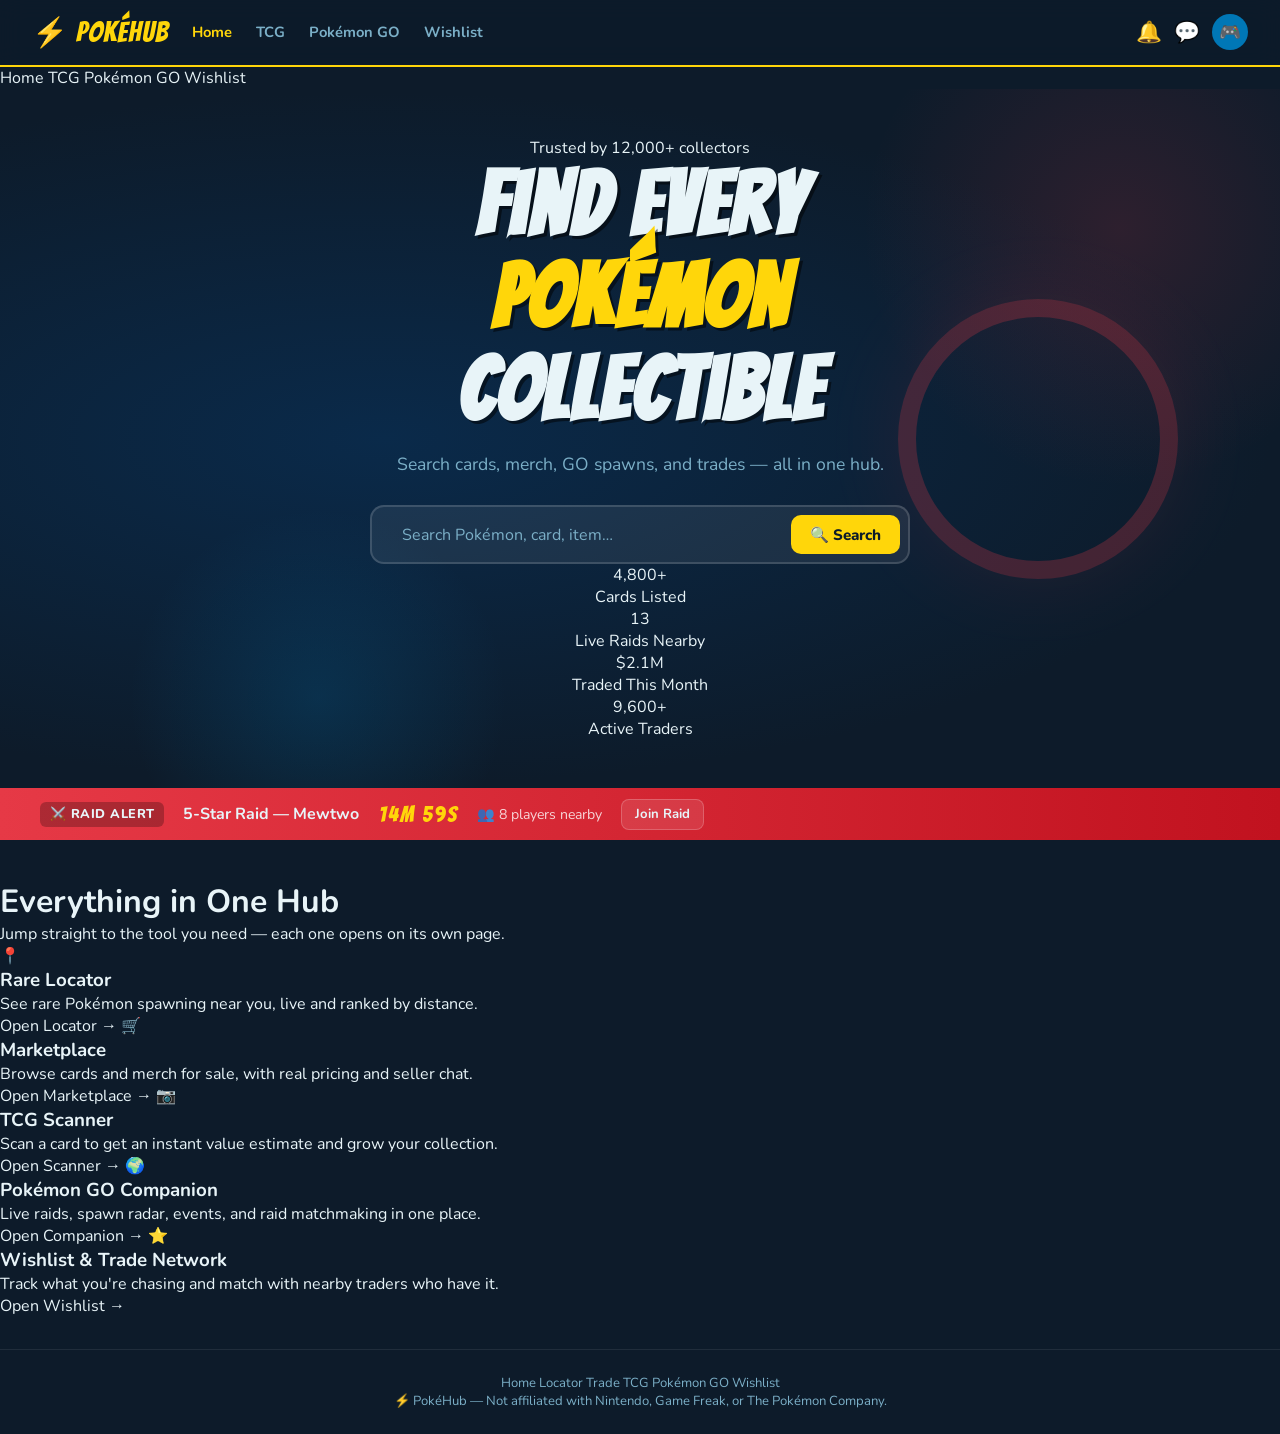
==== commit 45712a00: "Update index.html" ====
--- a/index.html
+++ b/index.html
@@ -28,8 +28,6 @@
   </nav>
   <div class="mobile-nav" id="mobileNav">
     <a href="index.html" class="active">Home</a>
-    <a href="locator.html">Locator</a>
-    <a href="trade.html">Trade</a>
     <a href="tcg.html">TCG</a>
     <a href="go.html">Pokémon GO</a>
     <a href="wishlist.html">Wishlist</a>
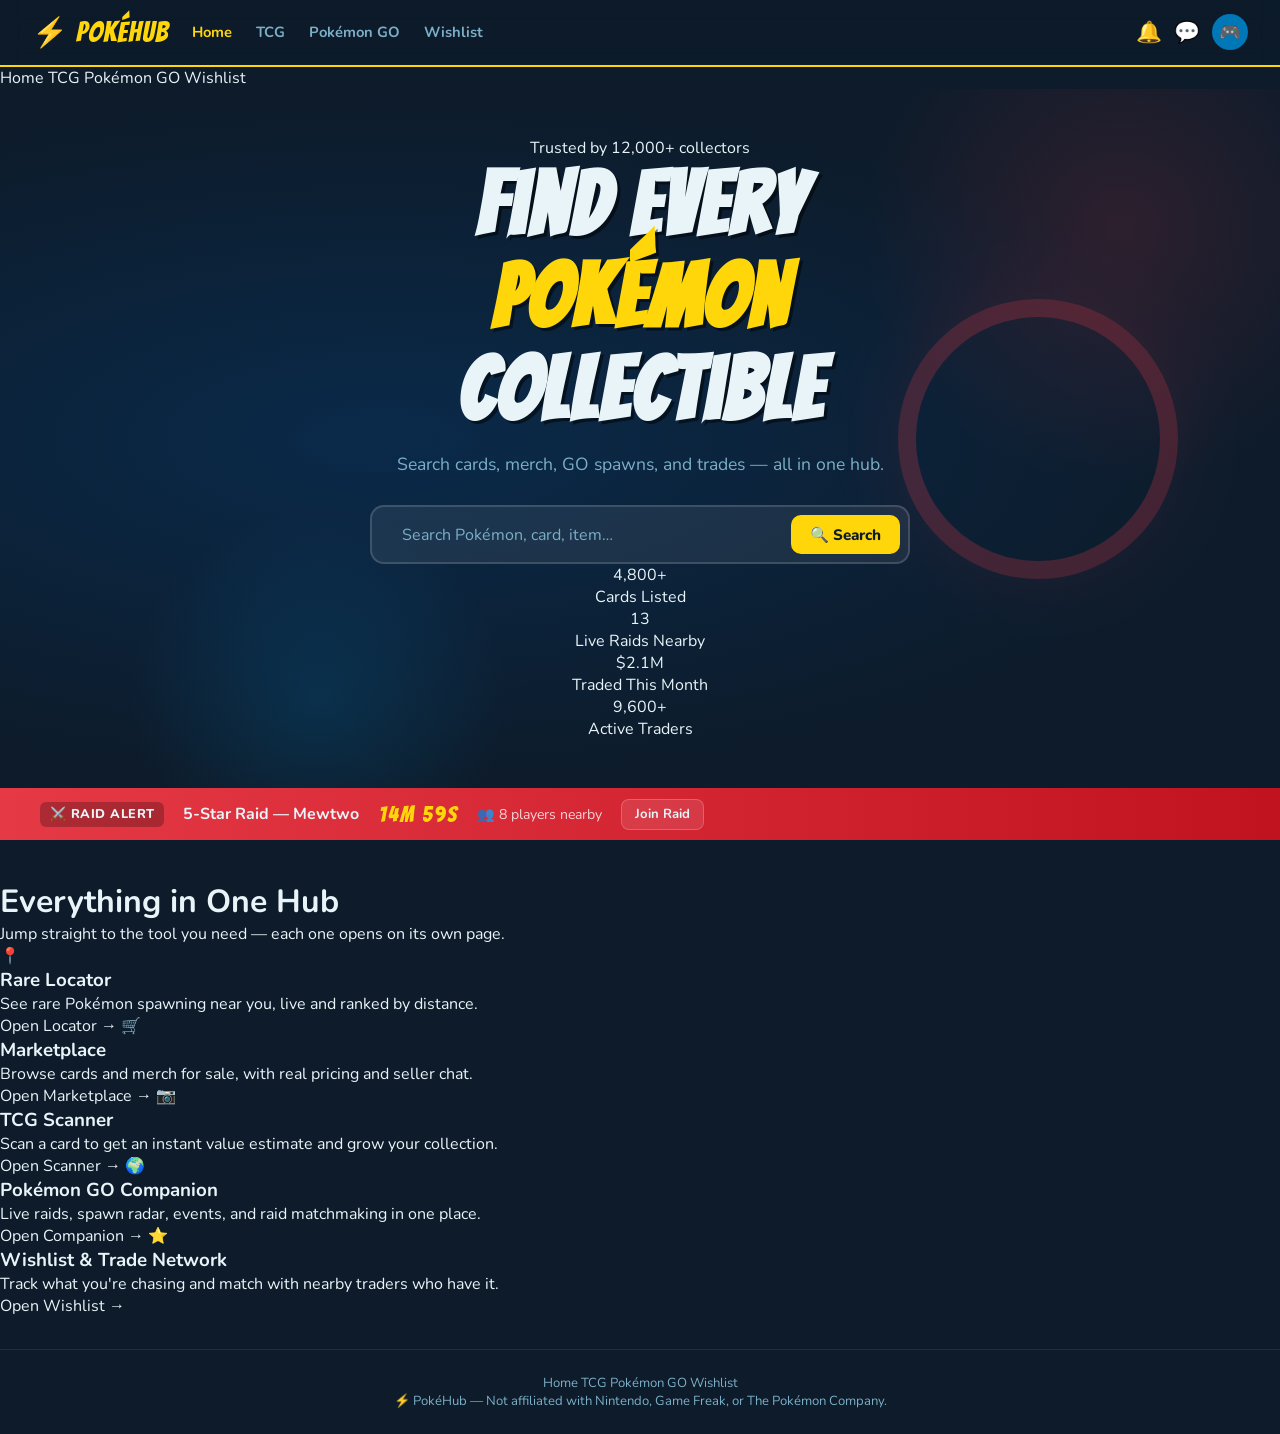
==== commit a5c9b0a0: "Update index.html" ====
--- a/index.html
+++ b/index.html
@@ -135,8 +135,6 @@
   <footer class="footer">
     <div class="footer-links">
       <a href="index.html">Home</a>
-      <a href="locator.html">Locator</a>
-      <a href="trade.html">Trade</a>
       <a href="tcg.html">TCG</a>
       <a href="go.html">Pokémon GO</a>
       <a href="wishlist.html">Wishlist</a>
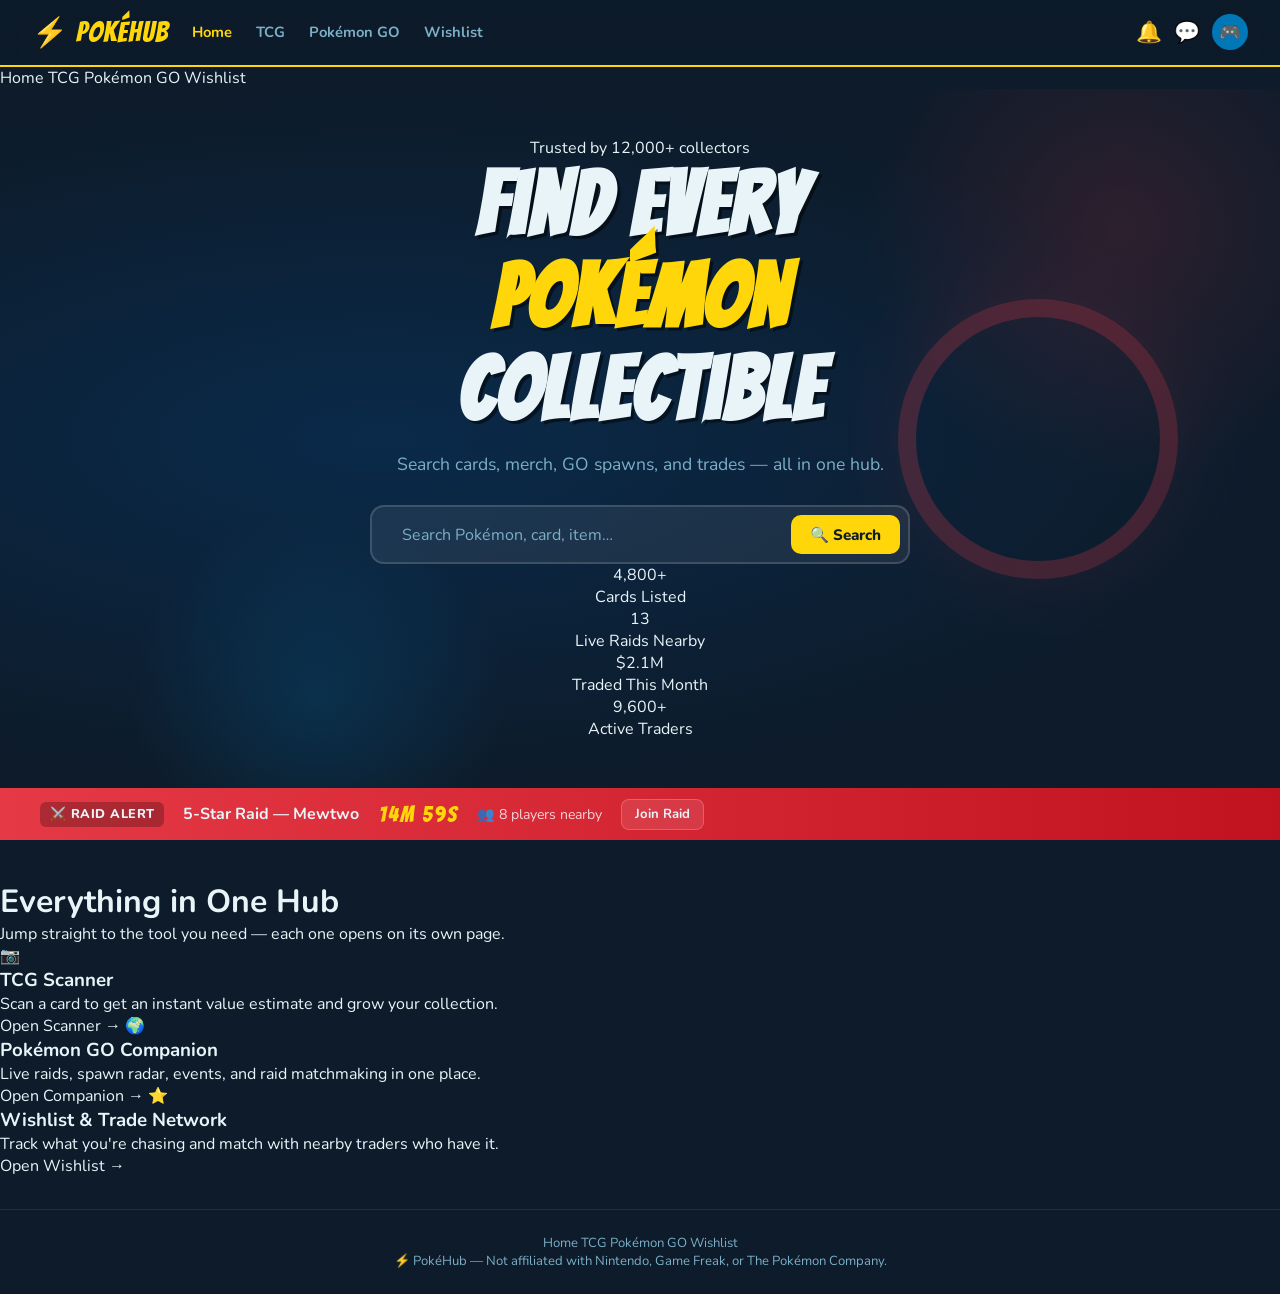
==== commit f2469f99: "Update index.html" ====
--- a/index.html
+++ b/index.html
@@ -74,18 +74,6 @@
 
   <!-- ===== FEATURE GRID (page links) ===== -->
   <div class="feature-grid">
-    <a class="feature-card" href="locator.html" style="--accent:var(--red)">
-      <span class="feature-icon">📍</span>
-      <h3>Rare Locator</h3>
-      <p>See rare Pokémon spawning near you, live and ranked by distance.</p>
-      <span class="feature-link">Open Locator →</span>
-    </a>
-    <a class="feature-card" href="trade.html" style="--accent:var(--yellow)">
-      <span class="feature-icon">🛒</span>
-      <h3>Marketplace</h3>
-      <p>Browse cards and merch for sale, with real pricing and seller chat.</p>
-      <span class="feature-link">Open Marketplace →</span>
-    </a>
     <a class="feature-card" href="tcg.html" style="--accent:var(--blue)">
       <span class="feature-icon">📷</span>
       <h3>TCG Scanner</h3>
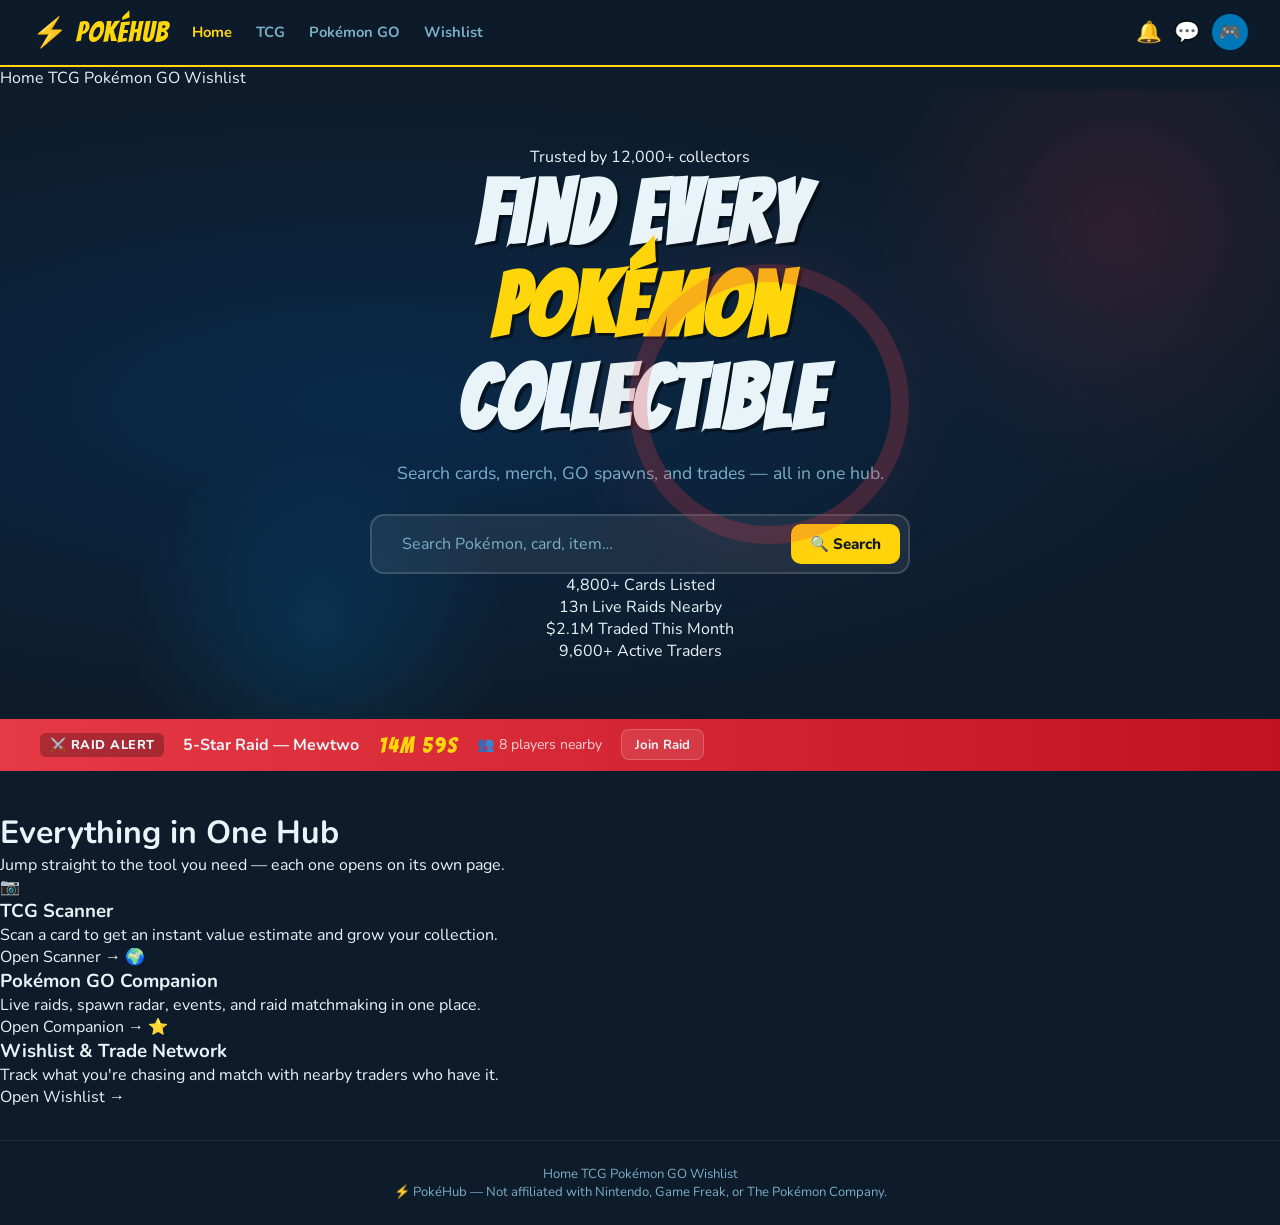
==== commit b227d6b3: "Update index.html" ====
--- a/index.html
+++ b/index.html
@@ -47,10 +47,10 @@
       <div id="searchResults" class="search-results hidden"></div>
 
       <div class="stat-row">
-        <div class="stat-chip"><div class="stat-num">4,800+</div><div class="stat-label">Cards Listed</div></div>
-        <div class="stat-chip"><div class="stat-num">13</div><div class="stat-label">Live Raids Nearby</div></div>
-        <div class="stat-chip"><div class="stat-num">$2.1M</div><div class="stat-label">Traded This Month</div></div>
-        <div class="stat-chip"><div class="stat-num">9,600+</div><div class="stat-label">Active Traders</div></div>
+        <div class="stat-chip"><div class="stat-num">4,800+ Cards Listed</div>
+        <div class="stat-chip"><div class="stat-num">13n Live Raids Nearby</div>
+        <div class="stat-chip"><div class="stat-num">$2.1M Traded This Month</div>
+        <div class="stat-chip"><div class="stat-num">9,600+ Active Traders</div>
       </div>
     </div>
     <div class="hero-pokeball"></div>
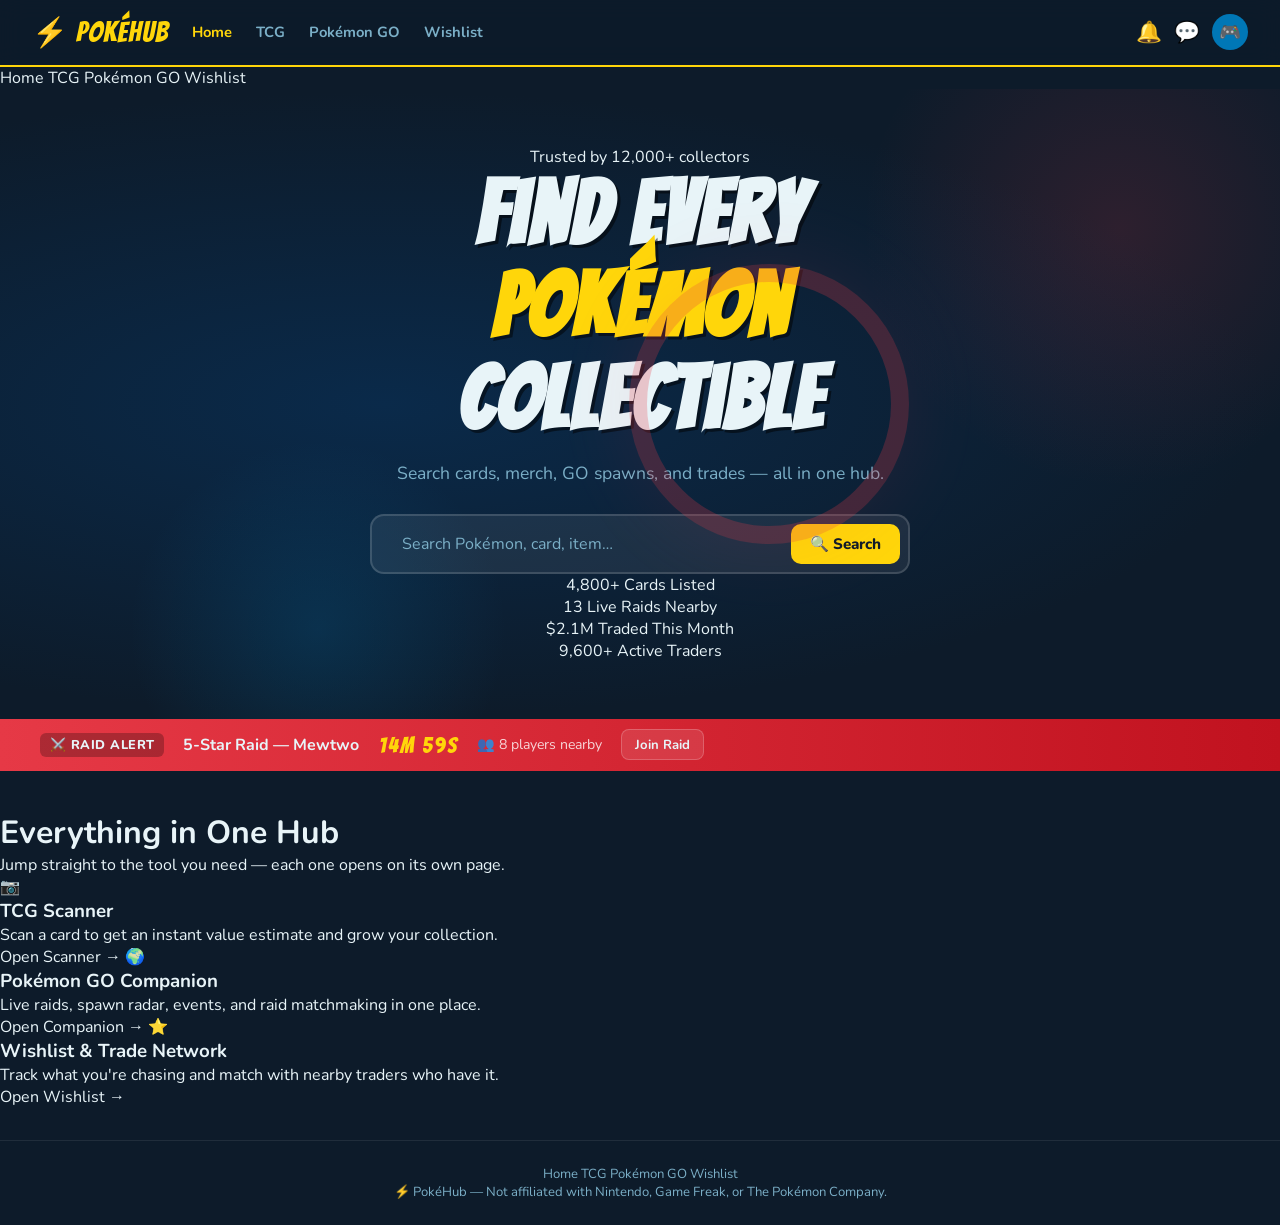
==== commit 3234f41b: "Update index.html" ====
--- a/index.html
+++ b/index.html
@@ -48,7 +48,7 @@
 
       <div class="stat-row">
         <div class="stat-chip"><div class="stat-num">4,800+ Cards Listed</div>
-        <div class="stat-chip"><div class="stat-num">13n Live Raids Nearby</div>
+        <div class="stat-chip"><div class="stat-num">13 Live Raids Nearby</div>
         <div class="stat-chip"><div class="stat-num">$2.1M Traded This Month</div>
         <div class="stat-chip"><div class="stat-num">9,600+ Active Traders</div>
       </div>
